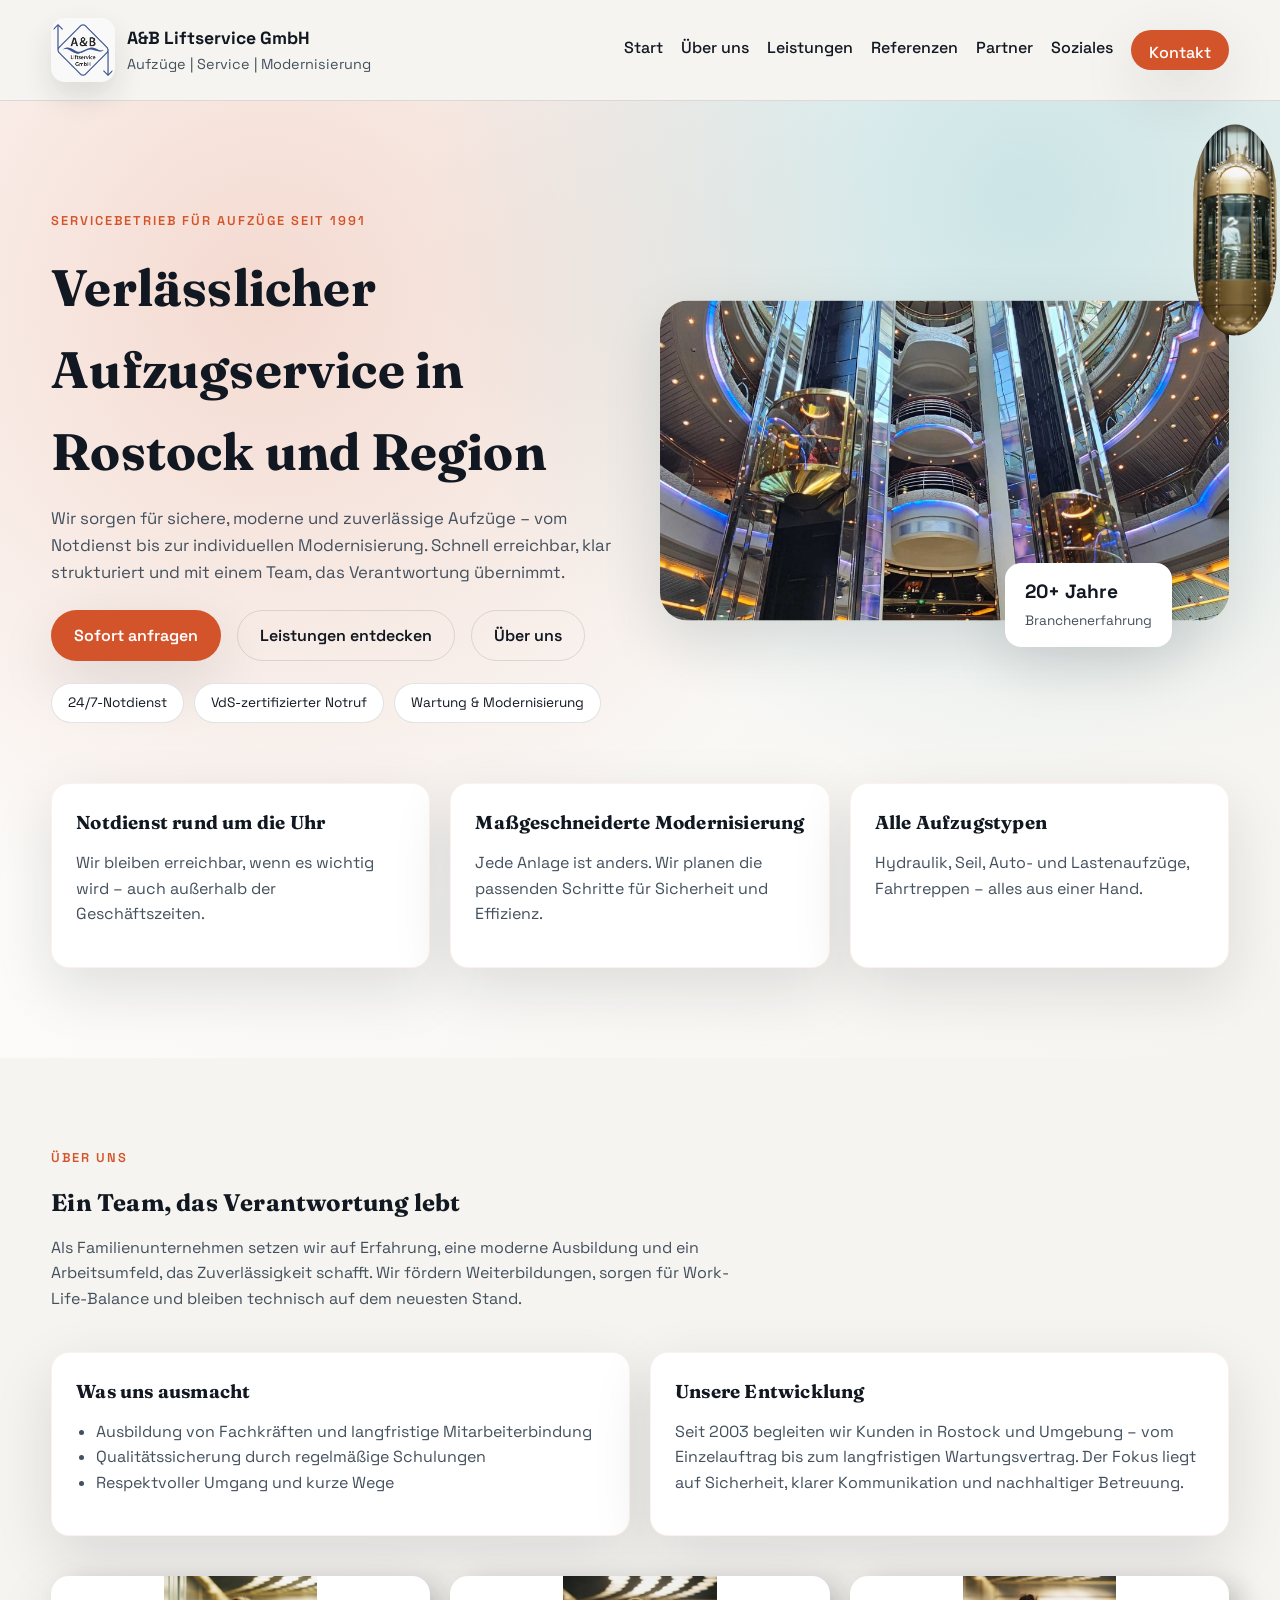
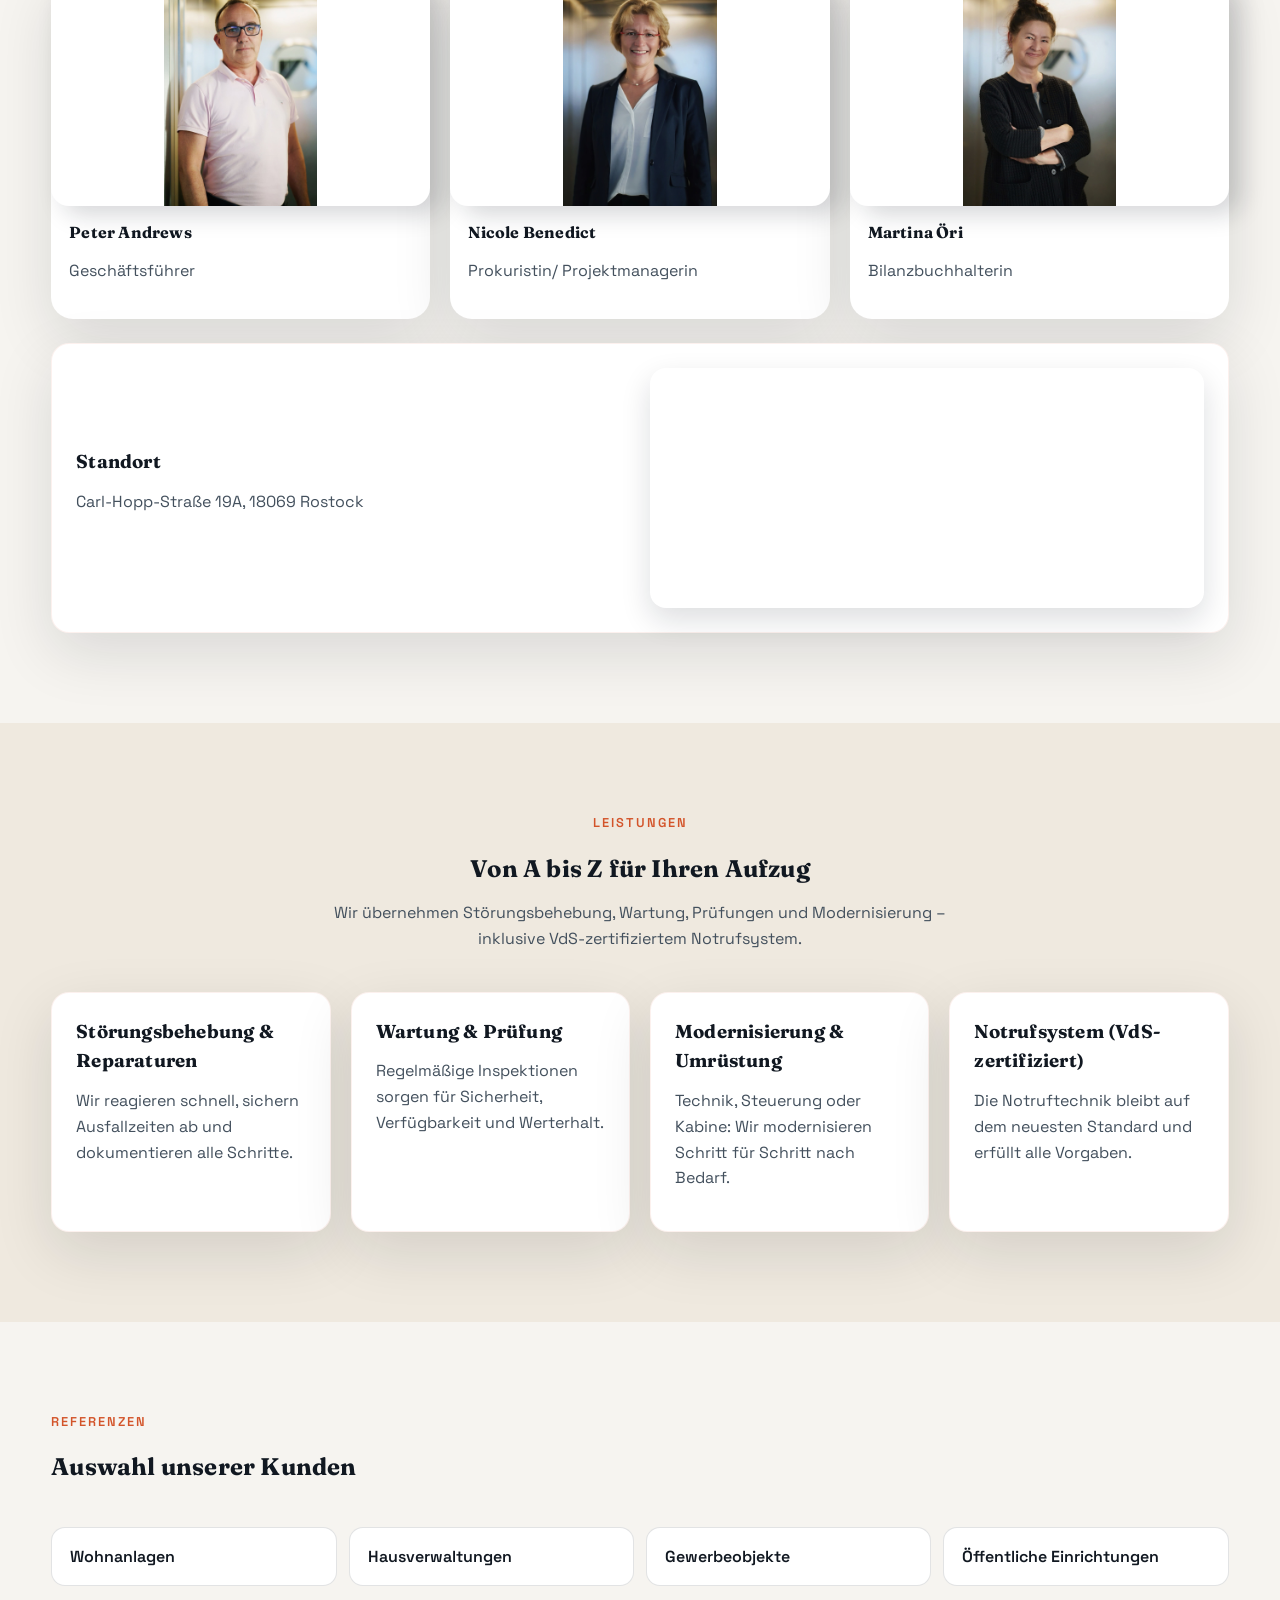
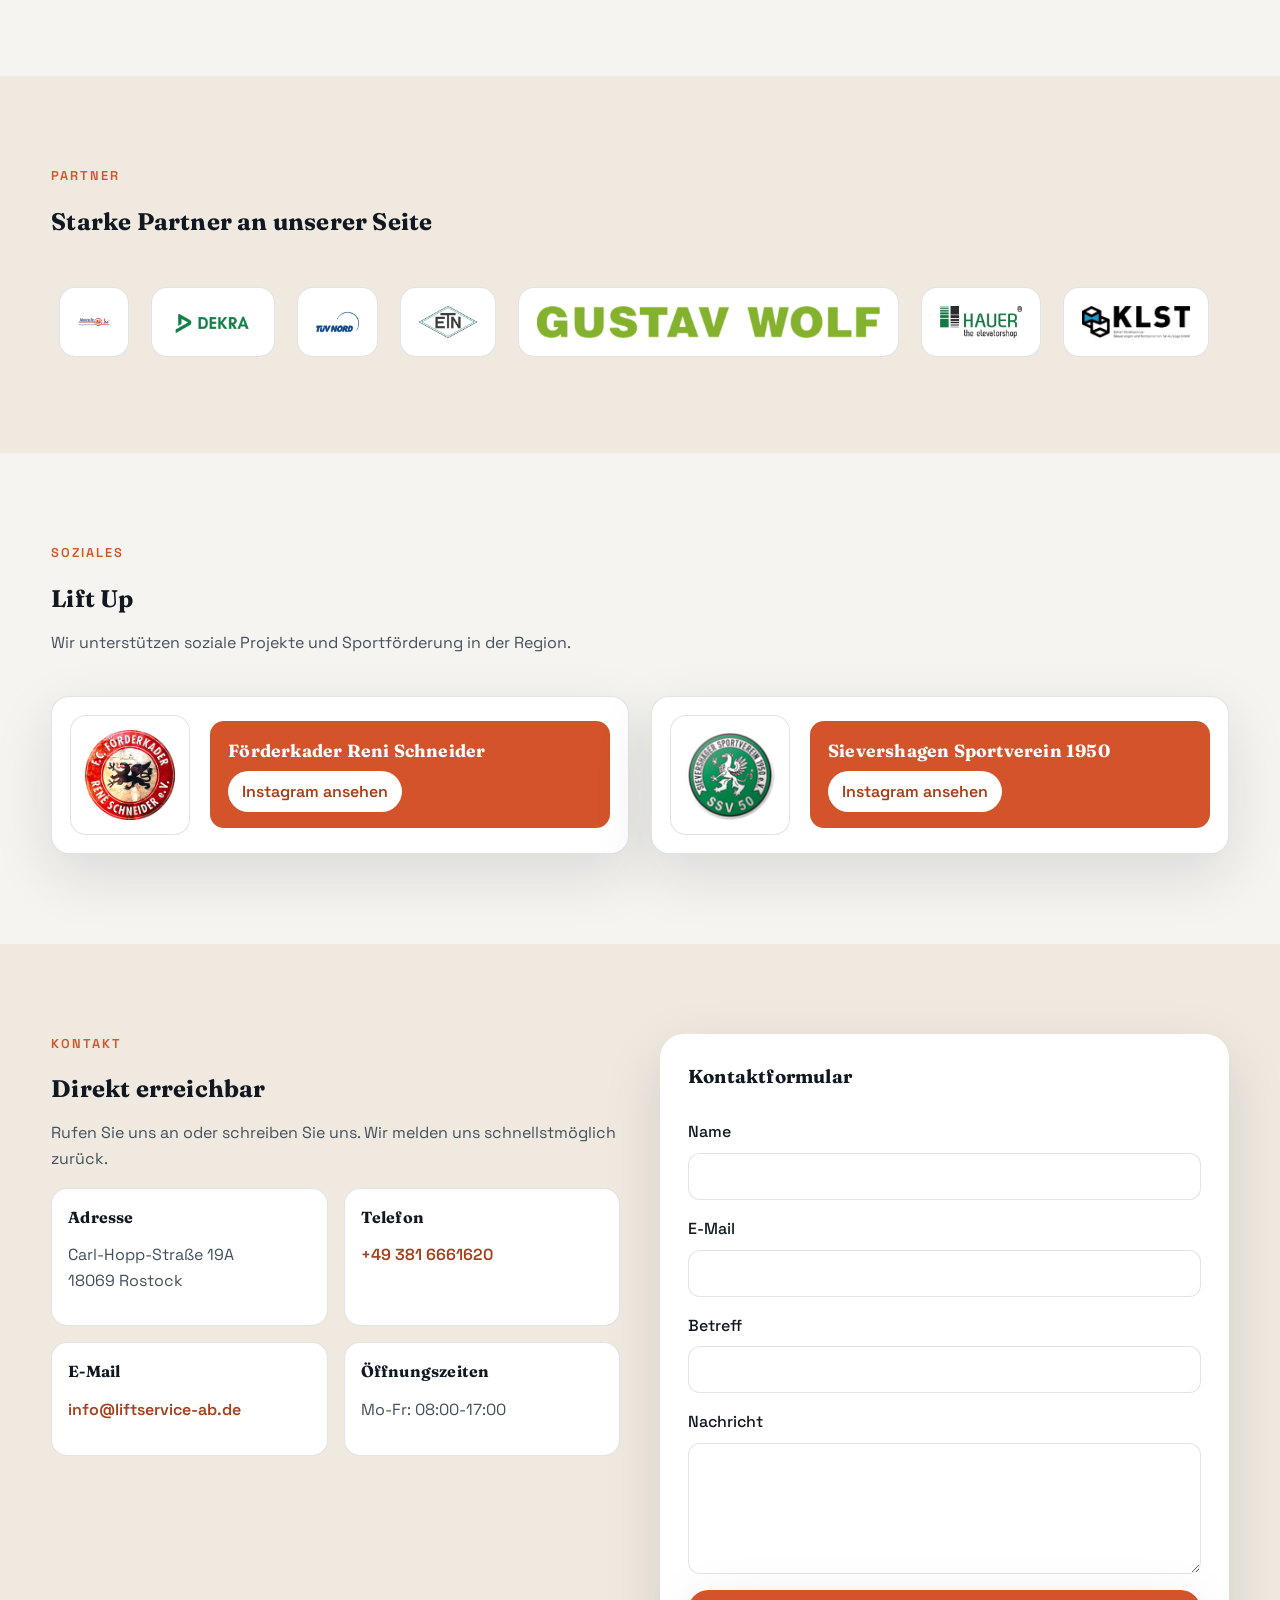
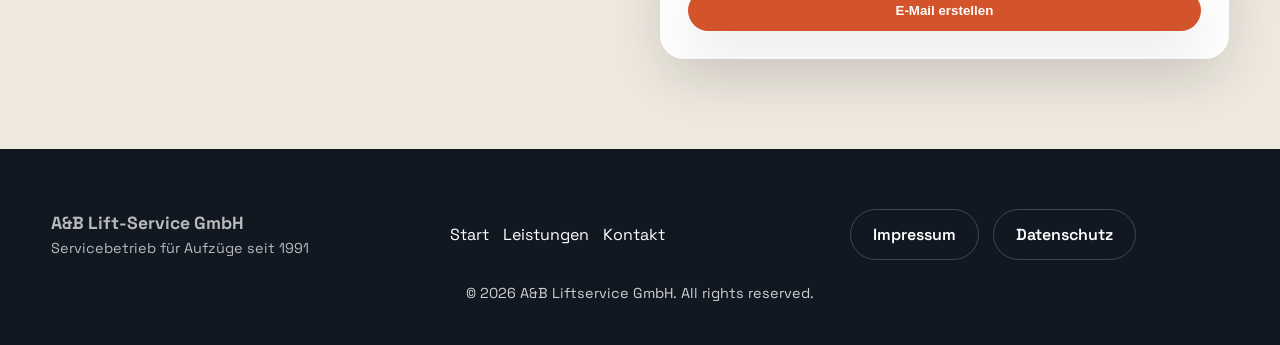
==== index.html @ 349d152e "Webseite aktualisiert" ====
<!DOCTYPE html>
<html lang="de">

<head>
  <meta charset="UTF-8" />
  <meta name="viewport" content="width=device-width, initial-scale=1" />
  <title>AB Liftservice GmbH – Aufzüge, Service & Modernisierung</title>
  <meta name="description"
    content="AB Liftservice GmbH: Aufzugservice seit 2003. Notdienst 24/7, Wartungen, Prüfungen, Modernisierungen und Reparaturen." />
  <link rel="preconnect" href="https://fonts.googleapis.com" />
  <link rel="preconnect" href="https://fonts.gstatic.com" crossorigin />
  <link
    href="https://fonts.googleapis.com/css2?family=Fraunces:opsz,wght@9..144,400;9..144,600&family=Space+Grotesk:wght@400;500;600;700&display=swap"
    rel="stylesheet" />
  <link rel="stylesheet" href="styles.css" />
</head>

<body>
  <a class="skip-link" href="#main">Zum Inhalt springen</a>
  <div class="scroll-elevator" aria-hidden="true">
    <div class="elevator-frame">
      <img class="elevator-frame-img" src="aufzugbilder%20/frame_000_delay-0.042s.jpg" alt="" />
    </div>
  </div>

  <header class="site-header">
    <div class="container header-inner">
      <div class="brand">
        <img src="pictures/logo-ab-liftservice.jpg" alt="AB Liftservice GmbH Logo" />
        <div>
          <p class="brand-title">A&B Liftservice GmbH</p>
          <p class="brand-sub">Aufzüge | Service | Modernisierung</p>
        </div>
      </div>
      <nav class="main-nav">
        <button class="nav-toggle" aria-expanded="false" aria-controls="nav-links">Menü</button>
        <div id="nav-links" class="nav-links">
          <a href="#start">Start</a>
          <a href="#ueber">Über uns</a>
          <a href="#leistungen">Leistungen</a>
          <a href="#referenzen">Referenzen</a>
          <a href="#partner">Partner</a>
          <a href="#sozial">Soziales</a>
          <a class="nav-cta" href="#kontakt">Kontakt</a>
        </div>
      </nav>
    </div>
  </header>

  <main id="main">
    <section id="start" class="hero section">
      <div class="hero-bg"></div>
      <div class="container hero-grid">
        <div class="hero-copy" data-reveal>
          <p class="eyebrow">Servicebetrieb für Aufzüge seit 1991</p>
          <h1>Verlässlicher Aufzugservice in Rostock und Region</h1>
          <p class="lead">
            Wir sorgen für sichere, moderne und zuverlässige Aufzüge – vom Notdienst
            bis zur individuellen Modernisierung. Schnell erreichbar, klar strukturiert
            und mit einem Team, das Verantwortung übernimmt.
          </p>
          <div class="hero-actions">
            <a class="btn primary" href="#kontakt">Sofort anfragen</a>
            <a class="btn ghost" href="#leistungen">Leistungen entdecken</a>
            <a class="btn ghost" href="#ueber">Über uns</a>
          </div>
          <div class="hero-pills" data-reveal>
            <span>24/7-Notdienst</span>
            <span>VdS-zertifizierter Notruf</span>
            <span>Wartung & Modernisierung</span>
          </div>
        </div>
        <div class="hero-visual" data-reveal>
          <img src="pictures/hero-background.jpg" alt="Hintergrundmotiv" />
          <div class="hero-stat">
            <p>20+ Jahre</p>
            <span>Branchenerfahrung</span>
          </div>
        </div>
      </div>
      <div class="container hero-cards" data-reveal>
        <article class="info-card">
          <h3>Notdienst rund um die Uhr</h3>
          <p>Wir bleiben erreichbar, wenn es wichtig wird – auch außerhalb der Geschäftszeiten.</p>
        </article>
        <article class="info-card">
          <h3>Maßgeschneiderte Modernisierung</h3>
          <p>Jede Anlage ist anders. Wir planen die passenden Schritte für Sicherheit und Effizienz.</p>
        </article>
        <article class="info-card">
          <h3>Alle Aufzugstypen</h3>
          <p>Hydraulik, Seil, Auto- und Lastenaufzüge, Fahrtreppen – alles aus einer Hand.</p>
        </article>
      </div>
    </section>

    <section id="ueber" class="section">
      <div class="container">
        <div class="section-heading" data-reveal>
          <p class="eyebrow">Über uns</p>
          <h2>Ein Team, das Verantwortung lebt</h2>
          <p>
            Als Familienunternehmen setzen wir auf Erfahrung, eine moderne Ausbildung und ein
            Arbeitsumfeld, das Zuverlässigkeit schafft. Wir fördern Weiterbildungen, sorgen für
            Work-Life-Balance und bleiben technisch auf dem neuesten Stand.
          </p>
        </div>
        <div class="about-grid" data-reveal>
          <div class="about-card">
            <h3>Was uns ausmacht</h3>
            <ul>
              <li>Ausbildung von Fachkräften und langfristige Mitarbeiterbindung</li>
              <li>Qualitätssicherung durch regelmäßige Schulungen</li>
              <li>Respektvoller Umgang und kurze Wege</li>
            </ul>
          </div>
          <div class="about-card">
            <h3>Unsere Entwicklung</h3>
            <p>
              Seit 2003 begleiten wir Kunden in Rostock und Umgebung – vom Einzelauftrag bis
              zum langfristigen Wartungsvertrag. Der Fokus liegt auf Sicherheit, klarer Kommunikation
              und nachhaltiger Betreuung.
            </p>
          </div>
        </div>

        <div id="team" class="team-grid" data-reveal>
          <article class="team-card">
            <img src="pictures/team-peter.jpg" alt="Peter Andrews" />
            <div>
              <h4>Peter Andrews</h4>
              <p>Geschäftsführer</p>
            </div>
          </article>
          <article class="team-card">
            <img src="pictures/team-nicole.jpg" alt="Nicole Benedict" />
            <div>
              <h4>Nicole Benedict</h4>
              <p>Prokuristin/ Projektmanagerin</p>
            </div>
          </article>
          <article class="team-card">
            <img src="pictures/team-martina.jpg" alt="Martina Öri" />
            <div>
              <h4>Martina Öri</h4>
              <p>Bilanzbuchhalterin</p>
            </div>
          </article>
        </div>

        <div class="about-map" data-reveal>
          <div>
            <h3>Standort</h3>
            <p>Carl-Hopp-Straße 19A, 18069 Rostock</p>
          </div>
          <iframe title="Standort AB Liftservice GmbH" loading="lazy" referrerpolicy="no-referrer-when-downgrade"
            src="https://www.google.com/maps?q=Carl-Hopp-Stra%C3%9Fe%2019A%2018069%20Rostock&output=embed"
            allowfullscreen>
          </iframe>
        </div>
      </div>
    </section>

    <section id="leistungen" class="section section-contrast">
      <div class="container">
        <div class="section-heading center" data-reveal>
          <p class="eyebrow">Leistungen</p>
          <h2>Von A bis Z für Ihren Aufzug</h2>
          <p>
            Wir übernehmen Störungsbehebung, Wartung, Prüfungen und Modernisierung –
            inklusive VdS-zertifiziertem Notrufsystem.
          </p>
        </div>
        <div class="service-grid" data-reveal>
          <article class="service-card">
            <h3>Störungsbehebung & Reparaturen</h3>
            <p>Wir reagieren schnell, sichern Ausfallzeiten ab und dokumentieren alle Schritte.</p>
          </article>
          <article class="service-card">
            <h3>Wartung & Prüfung</h3>
            <p>Regelmäßige Inspektionen sorgen für Sicherheit, Verfügbarkeit und Werterhalt.</p>
          </article>
          <article class="service-card">
            <h3>Modernisierung & Umrüstung</h3>
            <p>Technik, Steuerung oder Kabine: Wir modernisieren Schritt für Schritt nach Bedarf.</p>
          </article>
          <article class="service-card">
            <h3>Notrufsystem (VdS-zertifiziert)</h3>
            <p>Die Notruftechnik bleibt auf dem neuesten Standard und erfüllt alle Vorgaben.</p>
          </article>
        </div>
      </div>
    </section>

    <section id="referenzen" class="section">
      <div class="container">
        <div class="section-heading" data-reveal>
          <p class="eyebrow">Referenzen</p>
          <h2>Auswahl unserer Kunden</h2>
        </div>
        <div class="reference-grid" data-reveal>
          <span>Wohnanlagen</span>
          <span>Hausverwaltungen</span>
          <span>Gewerbeobjekte</span>
          <span>Öffentliche Einrichtungen</span>
        </div>
      </div>
    </section>

    <section id="partner" class="section section-contrast">
      <div class="container">
        <div class="section-heading" data-reveal>
          <p class="eyebrow">Partner</p>
          <h2>Starke Partner an unserer Seite</h2>
        </div>
        <div class="partner-marquee" data-reveal aria-label="Partner Logos">
          <div class="partner-track">
            <div class="partner-set">
              <img src="pictures/partners/partner-1.png" alt="Partner Logo 1" />
              <img src="pictures/partners/partner-2.jpeg" alt="Partner Logo 2" />
              <img src="pictures/partners/partner-3.png" alt="Partner Logo 3" />
              <img src="pictures/partners/partner-4.png" alt="Partner Logo 4" />
              <img src="pictures/partners/partner-5.png" alt="Partner Logo 5" />
              <img src="pictures/partners/partner-6.png" alt="Partner Logo 6" />
              <img src="pictures/partners/partner-7.png" alt="Partner Logo 7" />
              <img src="pictures/partners/partner-8.png" alt="Partner Logo 8" />
            </div>
            <div class="partner-set" aria-hidden="true">
              <img src="pictures/partners/partner-1.png" alt="" />
              <img src="pictures/partners/partner-2.jpeg" alt="" />
              <img src="pictures/partners/partner-3.png" alt="" />
              <img src="pictures/partners/partner-4.png" alt="" />
              <img src="pictures/partners/partner-5.png" alt="" />
              <img src="pictures/partners/partner-6.png" alt="" />
              <img src="pictures/partners/partner-7.png" alt="" />
              <img src="pictures/partners/partner-8.png" alt="" />
            </div>
          </div>
        </div>
      </div>
    </section>

    <section id="sozial" class="section">
      <div class="container">
        <div class="section-heading" data-reveal>
          <p class="eyebrow">Soziales</p>
          <h2>Lift Up</h2>
          <p>
            Wir unterstützen soziale Projekte und Sportförderung in der Region.
          </p>
        </div>
        <div class="social-grid" data-reveal>
          <article class="social-card">
            <img src="pictures/social-foerderkader.png" alt="Förderkader Reni Schneider" />
            <div class="social-info">
              <h3>Förderkader Reni Schneider</h3>
              <a class="social-link" href="https://www.instagram.com/fc_foerderkader/" target="_blank"
                rel="noreferrer">Instagram ansehen</a>
            </div>
          </article>
          <article class="social-card">
            <img src="pictures/social-ssv50.png" alt="Sievershagen Sportverein 1950" />
            <div class="social-info">
              <h3>Sievershagen Sportverein 1950</h3>
              <a class="social-link" href="https://www.instagram.com/sv_sievershagen/" target="_blank"
                rel="noreferrer">Instagram ansehen</a>
            </div>
          </article>
        </div>
      </div>
    </section>

    <section id="kontakt" class="section section-contrast">
      <div class="container contact-grid">
        <div data-reveal>
          <p class="eyebrow">Kontakt</p>
          <h2>Direkt erreichbar</h2>
          <p>Rufen Sie uns an oder schreiben Sie uns. Wir melden uns schnellstmöglich zurück.</p>

          <div class="contact-cards">
            <div>
              <h4>Adresse</h4>
              <p>Carl-Hopp-Straße 19A<br />18069 Rostock</p>
            </div>
            <div>
              <h4>Telefon</h4>
              <p><a href="tel:+4951151590490">+49 381 6661620</a></p>
            </div>
            <div>
              <h4>E-Mail</h4>
              <p><a href="mailto:info@liftservice-ab.de">info@liftservice-ab.de</a></p>
            </div>
            <div>
              <h4>Öffnungszeiten</h4>
              <p>Mo-Fr: 08:00-17:00</p>
            </div>
          </div>
        </div>

        <form id="contact-form" class="contact-form" data-reveal>
          <h3>Kontaktformular</h3>
          <label>
            Name
            <input type="text" name="name" required />
          </label>
          <label>
            E-Mail
            <input type="email" name="email" required />
          </label>
          <label>
            Betreff
            <input type="text" name="subject" required />
          </label>
          <label>
            Nachricht
            <textarea name="message" rows="5" required></textarea>
          </label>
          <button class="btn primary" type="submit">E-Mail erstellen</button>
        </form>
      </div>
    </section>
  </main>

  <footer class="site-footer">
    <div class="container footer-inner">
      <div>
        <p class="brand-title">A&B Lift-Service GmbH</p>
        <p class="brand-sub">Servicebetrieb für Aufzüge seit 1991</p>
      </div>
      <div class="footer-links">
        <a href="#start">Start</a>
        <a href="#leistungen">Leistungen</a>
        <a href="#kontakt">Kontakt</a>
      </div>
      <div class="footer-legal">
        <a class="btn ghost" href="impressum.html">Impressum</a>
        <a class="btn ghost" href="datenschutz.html">Datenschutz</a>
      </div>
    </div>
    <div class="container footer-meta">
      © 2026 A&amp;B Liftservice GmbH. All rights reserved.
    </div>
  </footer>

  <script src="script.js"></script>
</body>

</html>
---- styles.css ----
:root {
  --bg: #f6f4f0;
  --bg-strong: #111821;
  --bg-soft: #efe9df;
  --card: #ffffff;
  --accent: #d3542a;
  --accent-dark: #a63f1c;
  --ink: #111821;
  --ink-soft: #43505d;
  --stroke: rgba(17, 24, 33, 0.12);
  --shadow: 0 20px 60px rgba(17, 24, 33, 0.12);
  --radius: 18px;
}

*,
*::before,
*::after {
  box-sizing: border-box;
}

body {
  margin: 0;
  font-family: "Space Grotesk", sans-serif;
  background: var(--bg);
  color: var(--ink);
  line-height: 1.6;
}

.scroll-elevator {
  position: fixed;
  right: -20px;
  top: 0;
  width: 130px;
  height: 220px;
  opacity: 1;
  z-index: 5;
  pointer-events: auto;
  transform: translateY(120px);
  transition: opacity 0.3s ease;
  overflow: visible;
  isolation: isolate;
  cursor: grab;
  touch-action: none;
}

.scroll-elevator.is-grabbing {
  cursor: grabbing;
}

.elevator-frame {
  position: relative;
  width: 100%;
  height: 100%;
  overflow: visible;
  background: transparent;
  filter: none;
}

.elevator-frame-img {
  display: block;
  width: 100%;
  height: 100%;
  object-fit: cover;
  clip-path: inset(2% 18% 2% 18% round 48% 48% 48% 48%);
}

.elevator-car {
  position: relative;
  width: 100%;
  height: 100%;
  border-radius: 26px 26px 18px 18px;
  border: 2px solid rgba(83, 62, 20, 0.45);
  background:
    radial-gradient(circle at 50% 12%, rgba(255, 240, 208, 0.9), rgba(214, 176, 96, 0.35) 55%, transparent 58%),
    linear-gradient(180deg, rgba(246, 221, 169, 0.98), rgba(201, 155, 68, 0.9) 55%, rgba(174, 118, 40, 0.88));
  box-shadow:
    0 14px 30px rgba(17, 24, 33, 0.18),
    inset 0 0 0 2px rgba(255, 244, 214, 0.35),
    inset 0 -12px 18px rgba(92, 62, 18, 0.35);
  overflow: hidden;
  z-index: 2;
}

.elevator-car::before {
  content: "";
  position: absolute;
  left: 10px;
  right: 10px;
  top: 6px;
  height: 10px;
  border-radius: 10px;
  background:
    linear-gradient(90deg, rgba(255, 255, 255, 0.5), rgba(180, 140, 60, 0.7) 40%, rgba(80, 50, 10, 0.5));
  box-shadow: inset 0 0 6px rgba(0, 0, 0, 0.25);
  opacity: 0.6;
}

.elevator-car::after {
  content: "";
  position: absolute;
  left: 8px;
  right: 8px;
  bottom: 6px;
  height: 12px;
  border-radius: 10px;
  background:
    linear-gradient(90deg, rgba(120, 85, 28, 0.9), rgba(255, 225, 170, 0.75), rgba(120, 85, 28, 0.9));
  box-shadow: inset 0 -2px 6px rgba(0, 0, 0, 0.25);
  opacity: 0.8;
}

.elevator-trim {
  position: absolute;
  left: 6px;
  right: 6px;
  top: 10px;
  bottom: 10px;
  border-radius: 24px 24px 16px 16px;
  border: 1px solid rgba(255, 232, 170, 0.7);
  box-shadow:
    inset 0 0 10px rgba(92, 62, 18, 0.25),
    inset 0 0 0 1px rgba(117, 82, 28, 0.4),
    inset 0 2px 6px rgba(255, 255, 255, 0.45);
  pointer-events: none;
}

.elevator-rivets {
  position: absolute;
  inset: 6px 6px 6px 6px;
  border-radius: 24px 24px 16px 16px;
  background:
    radial-gradient(circle, rgba(255, 248, 222, 0.9) 0 2px, transparent 3px) left 8px top 10px / 12px 12px repeat-y,
    radial-gradient(circle, rgba(255, 248, 222, 0.9) 0 2px, transparent 3px) right 8px top 10px / 12px 12px repeat-y;
  opacity: 0.85;
  pointer-events: none;
}

.elevator-light {
  position: absolute;
  inset: 10px 14px 20px;
  background: radial-gradient(circle at 50% 30%, rgba(98, 175, 255, 0.85), rgba(35, 97, 190, 0.35) 55%, transparent 75%);
  opacity: 0;
  transition: opacity 0.6s ease;
  filter: drop-shadow(0 0 12px rgba(70, 140, 255, 0.4));
  z-index: 1;
}

.elevator-indicator {
  position: absolute;
  top: 14px;
  left: 18px;
  display: inline-flex;
  align-items: center;
  gap: 6px;
  padding: 4px 8px;
  border-radius: 10px;
  background: rgba(18, 24, 32, 0.85);
  box-shadow: inset 0 0 6px rgba(0, 0, 0, 0.4);
  font-size: 0.55rem;
  font-weight: 600;
  letter-spacing: 0.6px;
  color: #d6ebff;
  text-transform: uppercase;
  z-index: 4;
}

.elevator-indicator .indicator-arrow {
  color: #9ad0ff;
  font-size: 0.6rem;
}

.elevator-door {
  position: absolute;
  top: 14px;
  bottom: 14px;
  width: 50%;
  background:
    linear-gradient(90deg, rgba(255, 255, 255, 0.4), transparent 45%, rgba(60, 40, 10, 0.2)),
    linear-gradient(180deg, rgba(255, 240, 208, 0.98), rgba(178, 128, 44, 0.98));
  border: 1px solid rgba(99, 72, 20, 0.35);
  box-shadow: inset 0 0 12px rgba(0, 0, 0, 0.18);
  transition: transform 0.8s ease;
  z-index: 2;
}

.door-left {
  left: 0;
  border-right: 0;
}

.door-right {
  right: 0;
  border-left: 0;
}

.elevator-window {
  position: absolute;
  left: 16px;
  right: 16px;
  top: 18px;
  bottom: 18px;
  border-radius: 14px;
  border: 1px solid rgba(17, 24, 33, 0.2);
  background:
    linear-gradient(120deg, rgba(255, 255, 255, 0.22), rgba(255, 255, 255, 0.02) 45%, rgba(0, 0, 0, 0.15)),
    rgba(18, 22, 30, 0.25);
  backdrop-filter: blur(1px);
  opacity: 0.55;
  z-index: 3;
}

.elevator-window::before {
  content: "";
  position: absolute;
  inset: 10px 8px auto 8px;
  height: 26px;
  border-radius: 12px;
  background: linear-gradient(90deg, transparent, rgba(255, 255, 255, 0.35), transparent);
  opacity: 0.7;
}

.elevator-panel {
  position: absolute;
  right: 18px;
  top: 72px;
  width: 10px;
  height: 50px;
  border-radius: 8px;
  background:
    linear-gradient(180deg, rgba(255, 255, 255, 0.6), rgba(60, 40, 10, 0.35));
  box-shadow:
    inset 0 0 4px rgba(0, 0, 0, 0.3),
    0 0 8px rgba(0, 0, 0, 0.2);
  opacity: 0.7;
  z-index: 4;
}

.elevator-text {
  position: absolute;
  left: 10px;
  right: 10px;
  bottom: 22px;
  text-align: center;
  font-family: "Fraunces", serif;
  font-size: 0.7rem;
  letter-spacing: 0.6px;
  color: rgba(10, 16, 22, 0.95);
  opacity: 0;
  transform: translateY(8px);
  text-shadow:
    0 2px 6px rgba(10, 16, 22, 0.45),
    0 6px 14px rgba(30, 60, 120, 0.35);
  transition: opacity 0.8s ease, transform 0.8s ease;
  z-index: 5;
}

.scroll-elevator.is-idle .door-left {
  transform: translateX(-55%);
}

.scroll-elevator.is-idle .door-right {
  transform: translateX(55%);
}

.scroll-elevator.is-idle .elevator-light {
  opacity: 0.8;
}

.scroll-elevator.is-idle .elevator-text {
  opacity: 0.95;
  transform: translateY(0);
}

@media (max-width: 720px) {
  .scroll-elevator {
    right: -12px;
    width: 100px;
    height: 180px;
    opacity: 1;
  }
}

img {
  max-width: 100%;
  display: block;
}

a {
  color: inherit;
  text-decoration: none;
}

h1,
h2,
h3,
h4 {
  font-family: "Fraunces", serif;
  letter-spacing: 0.2px;
  margin: 0 0 12px;
}

p {
  margin: 0 0 16px;
  color: var(--ink-soft);
}

ul {
  margin: 0;
  padding-left: 20px;
  color: var(--ink-soft);
}

.container {
  width: min(1240px, 92vw);
  margin: 0 auto;
}

.section {
  padding: 90px 0;
  position: relative;
}

.section-contrast {
  background: var(--bg-soft);
}

.skip-link {
  position: absolute;
  left: -999px;
  top: 16px;
  background: var(--accent);
  color: #fff;
  padding: 10px 16px;
  border-radius: 999px;
  z-index: 99;
}

.skip-link:focus {
  left: 16px;
}

.site-header {
  position: sticky;
  top: 0;
  z-index: 10;
  background: rgba(246, 244, 240, 0.92);
  backdrop-filter: blur(12px);
  border-bottom: 1px solid var(--stroke);
}

.header-inner {
  display: flex;
  align-items: center;
  justify-content: space-between;
  padding: 18px 0;
  gap: 20px;
}

.brand {
  display: flex;
  align-items: center;
  gap: 12px;
}

.brand img {
  width: 64px;
  height: 64px;
  border-radius: 14px;
  object-fit: contain;
  box-shadow: 0 14px 30px rgba(17, 24, 33, 0.12);
  background: #fff;
  padding: 2px;
  filter: saturate(0.85) contrast(0.95);
}

.brand-title {
  font-weight: 700;
  font-size: 1.1rem;
  color: var(--ink);
  margin: 0;
}

.brand-sub {
  font-size: 0.9rem;
  color: var(--ink-soft);
  margin: 0;
}

.main-nav {
  display: flex;
  align-items: center;
  gap: 12px;
}

.nav-toggle {
  display: none;
  padding: 10px 16px;
  border-radius: 999px;
  border: 1px solid var(--stroke);
  background: #fff;
  font-weight: 600;
  cursor: pointer;
}

.nav-links {
  display: flex;
  gap: 18px;
  align-items: center;
  font-weight: 500;
}

.nav-links a {
  position: relative;
  padding-bottom: 4px;
}

.nav-links a::after {
  content: "";
  position: absolute;
  left: 0;
  bottom: 0;
  width: 0;
  height: 2px;
  background: var(--accent);
  transition: width 0.3s ease;
}

.nav-links a:hover::after {
  width: 100%;
}

.nav-cta {
  background: var(--accent);
  color: #fff;
  padding: 10px 18px;
  border-radius: 999px;
  box-shadow: var(--shadow);
}

.hero {
  padding-top: 110px;
  overflow: visible;
}

.hero-bg {
  position: absolute;
  inset: 0;
  background: radial-gradient(circle at 20% 20%, rgba(211, 84, 42, 0.2), transparent 50%),
    radial-gradient(circle at 80% 10%, rgba(20, 150, 170, 0.2), transparent 45%),
    linear-gradient(120deg, rgba(255, 255, 255, 0.85), rgba(246, 244, 240, 0.8));
  z-index: 1;
}

.hero-bg::before {
  content: none;
}

.hero-grid {
  position: relative;
  z-index: 2;
  display: grid;
  gap: 40px;
  grid-template-columns: repeat(auto-fit, minmax(280px, 1fr));
  align-items: center;
}

.eyebrow {
  text-transform: uppercase;
  letter-spacing: 2px;
  font-size: 0.8rem;
  font-weight: 600;
  color: var(--accent);
}

.hero h1 {
  font-size: clamp(2.2rem, 4vw, 3.6rem);
  color: var(--ink);
}

.lead {
  font-size: 1.05rem;
}

.hero-actions {
  display: flex;
  gap: 16px;
  flex-wrap: wrap;
  margin-top: 24px;
}

.btn {
  display: inline-flex;
  align-items: center;
  justify-content: center;
  padding: 12px 22px;
  border-radius: 999px;
  border: 1px solid transparent;
  font-weight: 600;
  cursor: pointer;
  transition: transform 0.2s ease, box-shadow 0.2s ease;
}

.btn.primary {
  background: var(--accent);
  color: #fff;
  box-shadow: var(--shadow);
}

.btn.ghost {
  background: transparent;
  border-color: var(--stroke);
  color: var(--ink);
}

.btn:hover {
  transform: translateY(-2px);
}

.hero-pills {
  margin-top: 22px;
  display: flex;
  flex-wrap: wrap;
  gap: 10px;
}

.hero-pills span {
  padding: 8px 16px;
  border-radius: 999px;
  background: #fff;
  border: 1px solid var(--stroke);
  font-size: 0.85rem;
}

.hero-visual {
  position: relative;
  display: grid;
  place-items: center;
}

.hero-visual img {
  border-radius: 28px;
  box-shadow: var(--shadow);
  width: min(620px, 100%);
  max-width: 100%;
  height: auto;
  transform: translate(0, -2%);
}

.hero-stat {
  position: absolute;
  bottom: -20px;
  right: 10%;
  background: #fff;
  border-radius: 16px;
  padding: 14px 20px;
  box-shadow: var(--shadow);
  text-align: left;
}

.hero-stat p {
  margin: 0;
  font-weight: 700;
  color: var(--ink);
  font-size: 1.2rem;
}

.hero-stat span {
  font-size: 0.85rem;
  color: var(--ink-soft);
}

.hero-cards {
  margin-top: 60px;
  display: grid;
  gap: 20px;
  grid-template-columns: repeat(auto-fit, minmax(240px, 1fr));
  position: relative;
  z-index: 2;
}

.info-card,
.about-card,
.service-card {
  background: var(--card);
  border-radius: var(--radius);
  padding: 24px;
  box-shadow: var(--shadow);
  border: 1px solid rgba(211, 84, 42, 0.08);
  transition: transform 0.2s ease, box-shadow 0.2s ease, background 0.2s ease;
}

.info-card:hover,
.about-card:hover,
.service-card:hover {
  transform: scale(1.01);
  background: #ffffff;
  box-shadow:
    0 0 0 1px rgba(255, 255, 255, 0.7),
    0 16px 50px rgba(17, 24, 33, 0.16),
    0 0 24px rgba(255, 255, 255, 0.7);
}

.section-heading {
  max-width: 680px;
  margin-bottom: 40px;
}

.section-heading.center {
  text-align: center;
  margin-left: auto;
  margin-right: auto;
}

.about-grid {
  display: grid;
  gap: 20px;
  grid-template-columns: repeat(auto-fit, minmax(260px, 1fr));
  margin-bottom: 40px;
}

.about-map {
  margin-top: 24px;
  display: grid;
  gap: 20px;
  grid-template-columns: repeat(auto-fit, minmax(260px, 1fr));
  align-items: center;
  background: #fff;
  border-radius: var(--radius);
  padding: 24px;
  box-shadow: var(--shadow);
  border: 1px solid rgba(211, 84, 42, 0.08);
}

.about-map iframe {
  width: 100%;
  min-height: 240px;
  border: 0;
  border-radius: 16px;
  box-shadow: 0 12px 30px rgba(17, 24, 33, 0.14);
}

.team-grid {
  display: grid;
  gap: 20px;
  grid-template-columns: repeat(auto-fit, minmax(220px, 1fr));
}

.team-card {
  background: #fff;
  border-radius: 22px;
  overflow: visible;
  box-shadow: var(--shadow);
  display: grid;
  gap: 14px;
  transition: transform 0.2s ease, box-shadow 0.2s ease, background 0.2s ease;
  cursor: pointer;
  position: relative;
}

.team-card:hover {
  transform: scale(1.01);
  background: #ffffff;
  box-shadow:
    0 0 0 1px rgba(255, 255, 255, 0.7),
    0 16px 50px rgba(17, 24, 33, 0.16),
    0 0 24px rgba(255, 255, 255, 0.7);
}

.team-card img {
  height: 230px;
  object-fit: contain;
  object-position: center 55%;
  justify-self: center;
  width: 100%;
  box-shadow: 12px 8px 24px rgba(17, 24, 33, 0.18);
  background: #fff;
  border-radius: 18px;
  transition: transform 0.25s ease, border-radius 0.25s ease;
  z-index: 2;
}

.team-card.is-zoomed img {
  transform: scale(1.18) translateY(-8px);
  border-radius: 22px;
}

.team-card.is-zoomed {
  z-index: 4;
}

#team {
  scroll-margin-top: 110px;
}

.team-card div {
  padding: 0 18px 20px;
}

.service-grid {
  display: grid;
  gap: 20px;
  grid-template-columns: repeat(auto-fit, minmax(240px, 1fr));
}

.reference-grid {
  display: grid;
  gap: 12px;
  grid-template-columns: repeat(auto-fit, minmax(200px, 1fr));
}

.reference-grid span {
  background: #fff;
  padding: 16px 18px;
  border-radius: 14px;
  border: 1px solid var(--stroke);
  font-weight: 600;
  transition: transform 0.2s ease, box-shadow 0.2s ease, background 0.2s ease;
}

.reference-grid span:hover {
  transform: scale(1.01);
  background: #ffffff;
  box-shadow:
    0 0 0 1px rgba(255, 255, 255, 0.7),
    0 16px 50px rgba(17, 24, 33, 0.16),
    0 0 24px rgba(255, 255, 255, 0.7);
}

.partner-marquee {
  overflow: hidden;
  border-radius: 18px;
}

.partner-track {
  display: flex;
  width: max-content;
  animation: partner-scroll 28s linear infinite;
}

.partner-set {
  display: flex;
  gap: 22px;
  padding: 6px 8px;
  align-items: center;
}

.partner-marquee img,
.social-grid img {
  background: #fff;
  padding: 18px;
  border-radius: 16px;
  border: 1px solid var(--stroke);
  filter: grayscale(20%);
  transition: transform 0.2s ease, filter 0.2s ease;
  height: 70px;
  width: auto;
  flex: 0 0 auto;
}

.partner-marquee img:hover,
.social-grid img:hover {
  transform: translateY(-3px);
  filter: grayscale(0%);
}

@keyframes partner-scroll {
  from {
    transform: translateX(-50%);
  }

  to {
    transform: translateX(0);
  }
}

@media (prefers-reduced-motion: reduce) {
  .partner-track {
    animation: none;
    justify-content: center;
    width: 100%;
    flex-wrap: wrap;
  }
}

.social-grid {
  display: grid;
  gap: 22px;
  grid-template-columns: repeat(auto-fit, minmax(280px, 1fr));
}

.social-card {
  display: flex;
  align-items: center;
  gap: 20px;
  padding: 18px;
  border-radius: var(--radius);
  border: 1px solid var(--stroke);
  background: #fff;
  box-shadow: var(--shadow);
}

.social-card img {
  height: 120px;
  padding: 14px;
  filter: none;
}

.social-info {
  flex: 1;
  background: var(--accent);
  color: #fff;
  border-radius: 14px;
  padding: 16px 18px;
}

.social-info h3 {
  margin: 0 0 6px;
  font-size: 1.1rem;
}

.social-info p {
  margin: 0 0 10px;
  color: rgba(255, 255, 255, 0.85);
}

.social-link {
  display: inline-flex;
  align-items: center;
  gap: 6px;
  padding: 8px 14px;
  border-radius: 999px;
  background: #fff;
  color: var(--accent-dark);
  font-weight: 600;
  text-decoration: none;
  transition: transform 0.2s ease, box-shadow 0.2s ease;
}

.social-link:hover {
  transform: translateY(-2px);
  box-shadow: 0 10px 24px rgba(17, 24, 33, 0.2);
}

@media (max-width: 640px) {
  .social-card {
    flex-direction: column;
    align-items: flex-start;
  }

  .social-card img {
    height: 110px;
  }
}

.contact-grid {
  display: grid;
  gap: 40px;
  grid-template-columns: repeat(auto-fit, minmax(280px, 1fr));
  align-items: start;
}

.contact-cards {
  display: grid;
  gap: 16px;
  grid-template-columns: repeat(auto-fit, minmax(180px, 1fr));
}

.contact-cards div {
  background: #fff;
  border-radius: 16px;
  padding: 16px;
  border: 1px solid var(--stroke);
  transition: transform 0.2s ease, box-shadow 0.2s ease, background 0.2s ease;
}

.contact-cards div:hover {
  transform: scale(1.01);
  background: #ffffff;
  box-shadow:
    0 0 0 1px rgba(255, 255, 255, 0.7),
    0 16px 50px rgba(17, 24, 33, 0.16),
    0 0 24px rgba(255, 255, 255, 0.7);
}

.contact-cards a {
  color: var(--accent-dark);
  font-weight: 600;
}

.contact-form {
  background: #fff;
  border-radius: 24px;
  padding: 28px;
  box-shadow: var(--shadow);
  display: grid;
  gap: 16px;
  transition: transform 0.2s ease, box-shadow 0.2s ease, background 0.2s ease;
}

.contact-form:hover {
  transform: scale(1.01);
  background: #ffffff;
  box-shadow:
    0 0 0 1px rgba(255, 255, 255, 0.7),
    0 16px 50px rgba(17, 24, 33, 0.16),
    0 0 24px rgba(255, 255, 255, 0.7);
}

.contact-form label {
  display: grid;
  gap: 8px;
  font-weight: 500;
}

.contact-form input,
.contact-form textarea {
  border-radius: 12px;
  border: 1px solid var(--stroke);
  padding: 12px;
  font-family: inherit;
  font-size: 1rem;
}

.form-hint {
  font-size: 0.85rem;
  color: var(--ink-soft);
}

.site-footer {
  padding: 60px 0 40px;
  background: var(--bg-strong);
  color: #fff;
}

.site-footer p {
  color: rgba(255, 255, 255, 0.7);
}

.footer-inner {
  display: grid;
  gap: 20px;
  grid-template-columns: repeat(auto-fit, minmax(200px, 1fr));
  align-items: center;
}

.footer-links,
.footer-legal {
  display: flex;
  gap: 14px;
  flex-wrap: wrap;
}

.footer-links a {
  color: #fff;
}

.footer-legal .btn.ghost {
  border-color: rgba(255, 255, 255, 0.2);
  color: #fff;
}

.footer-meta {
  margin-top: 22px;
  font-size: 0.9rem;
  color: #fff;
  opacity: 0.8;
  text-align: center;
}

.legal-section {
  background: #0d131b;
  color: #fff;
  padding: 50px 0;
}

.legal-section p {
  color: rgba(255, 255, 255, 0.7);
}

[data-reveal] {
  opacity: 0;
  transform: translateY(24px);
  transition: opacity 0.6s ease, transform 0.6s ease;
}

[data-reveal].is-visible {
  opacity: 1;
  transform: translateY(0);
}

@media (max-width: 880px) {
  .nav-toggle {
    display: inline-flex;
  }

  .nav-links {
    position: absolute;
    right: 5vw;
    top: 72px;
    background: #fff;
    border-radius: 16px;
    border: 1px solid var(--stroke);
    padding: 18px;
    display: none;
    flex-direction: column;
    gap: 12px;
    box-shadow: var(--shadow);
  }

  .nav-links.is-open {
    display: flex;
  }
}

@media (max-width: 640px) {
  .hero {
    padding-top: 90px;
  }

  .hero-stat {
    position: static;
    margin-top: 12px;
  }

  .hero-actions {
    flex-direction: column;
    align-items: stretch;
  }
}
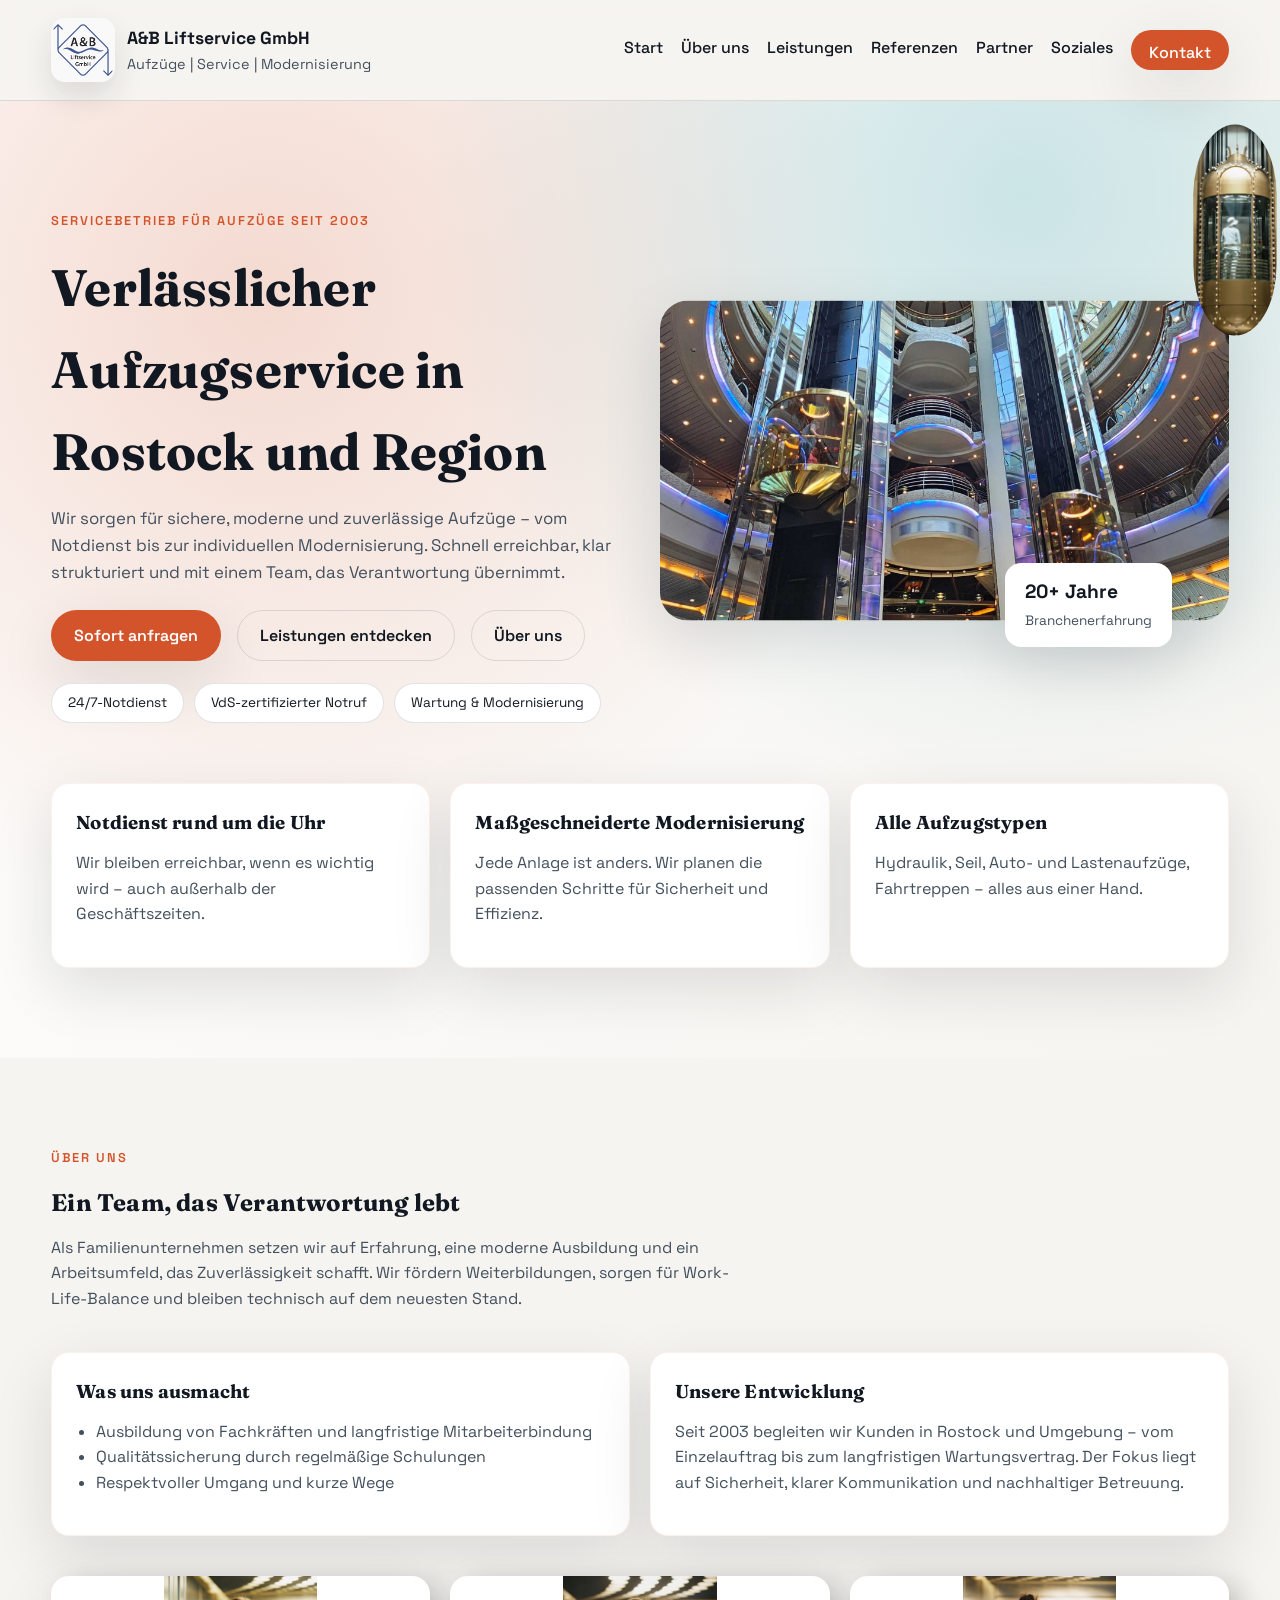
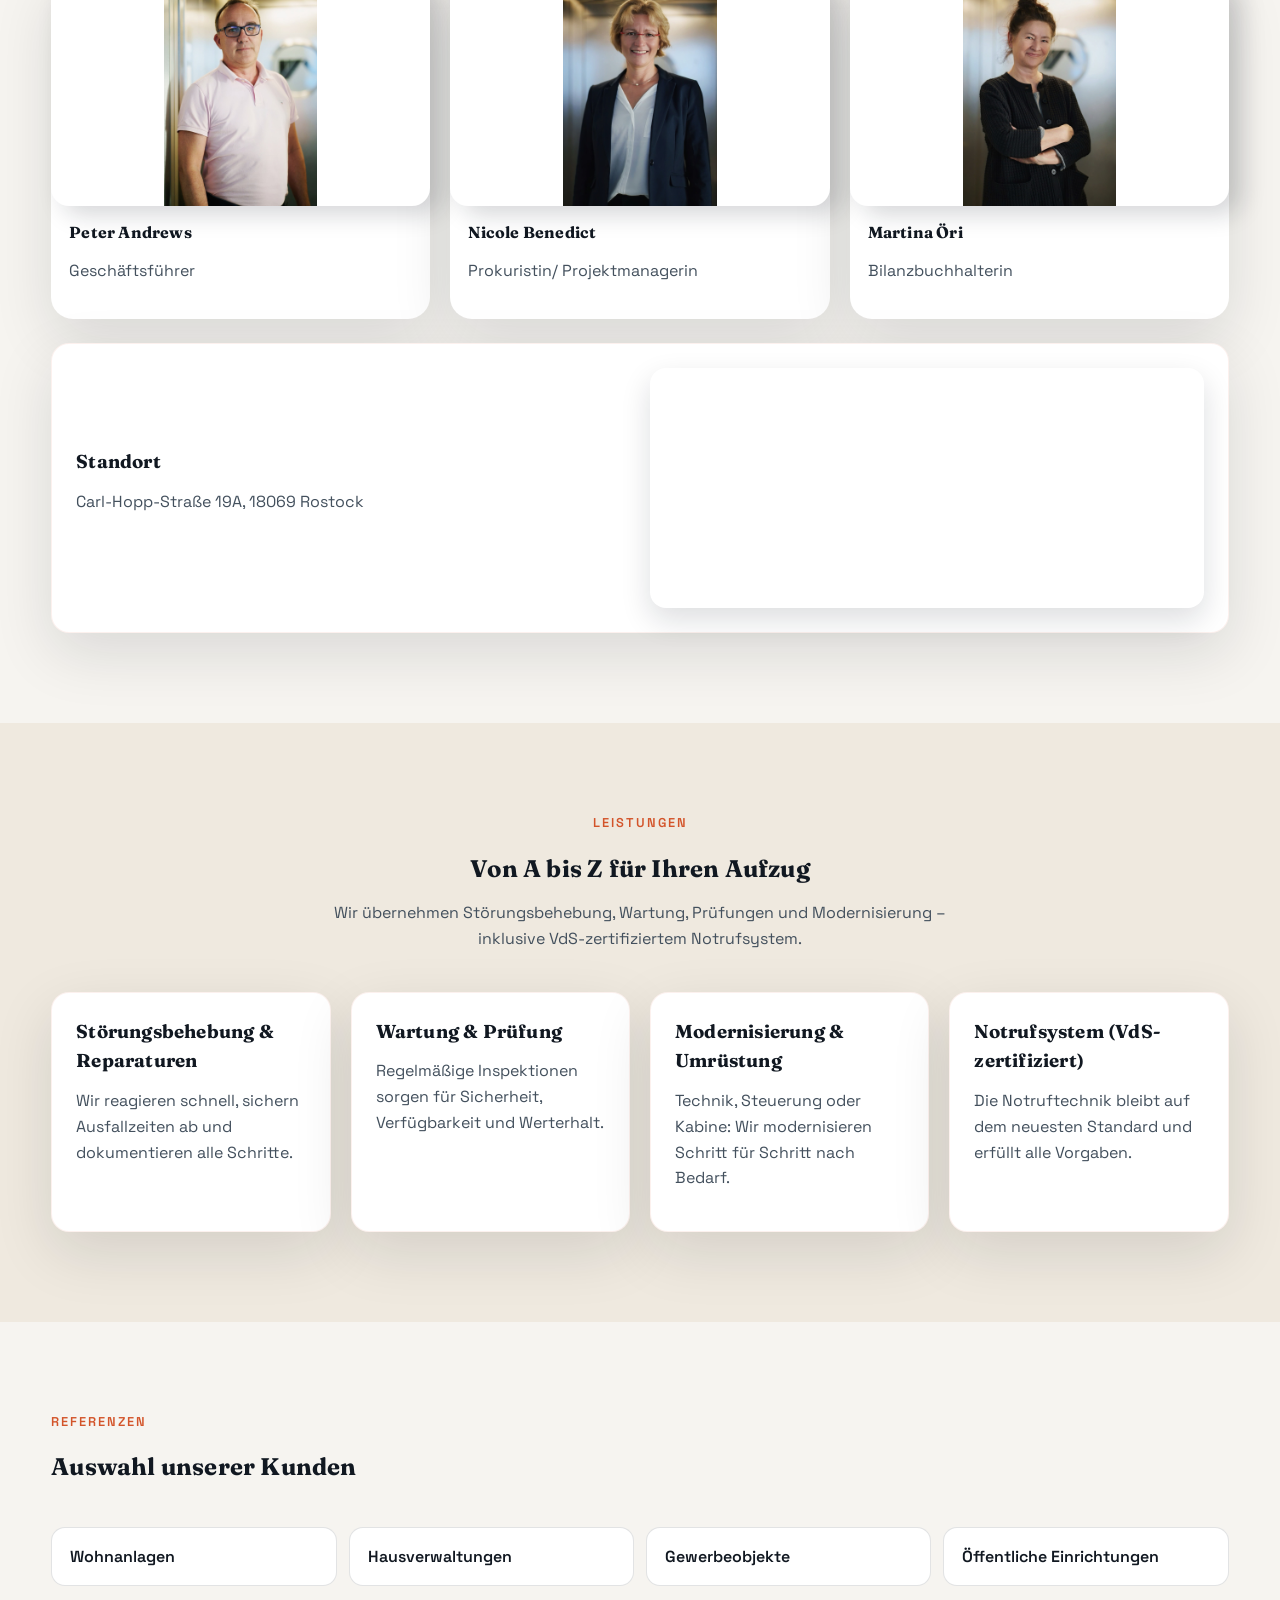
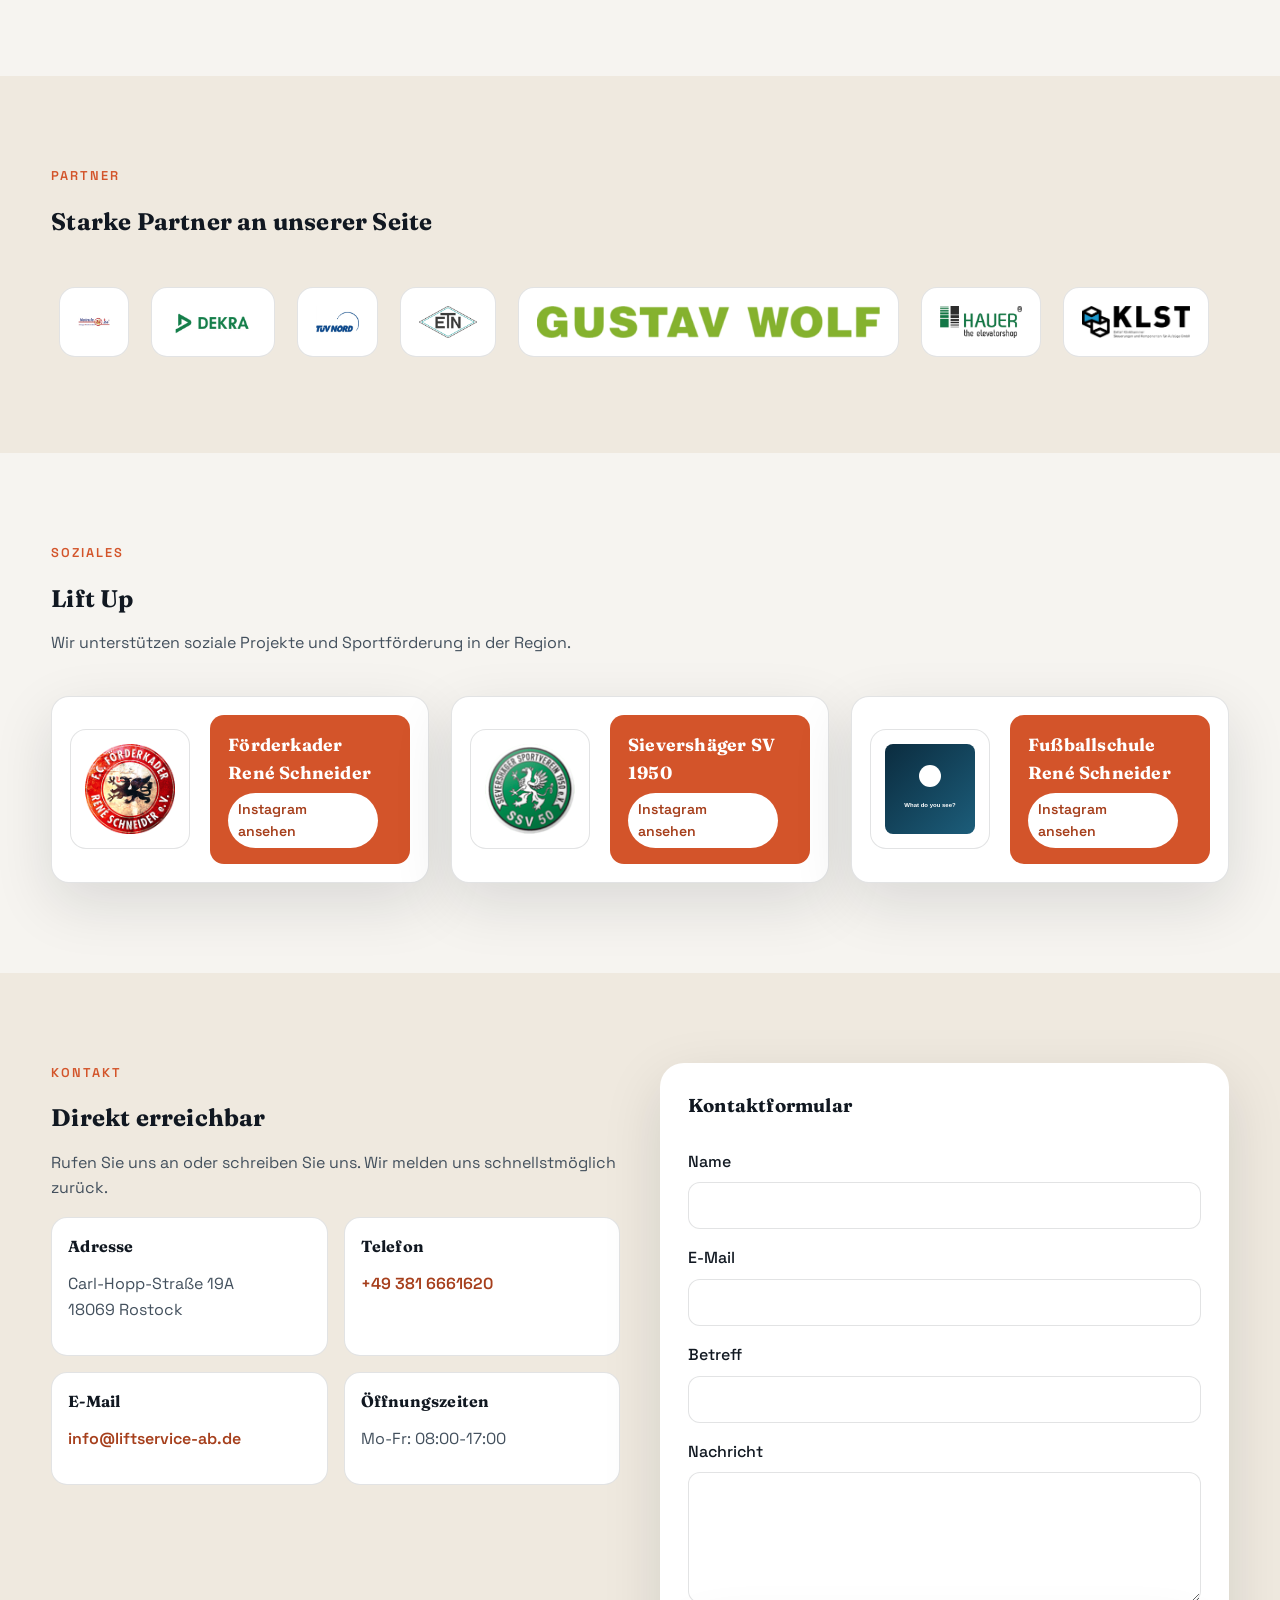
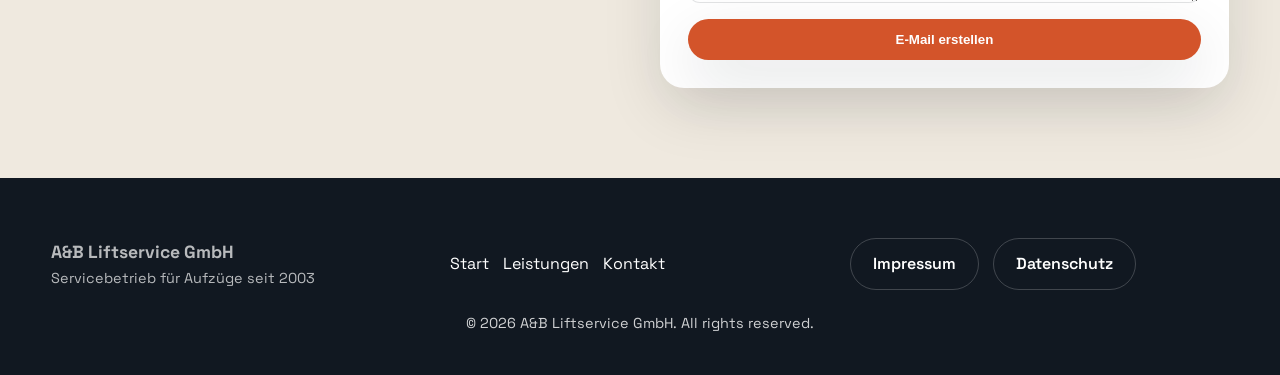
==== commit 47c26c83: "Webseite aktualisiert" ====
--- a/index.html
+++ b/index.html
@@ -52,7 +52,7 @@
       <div class="hero-bg"></div>
       <div class="container hero-grid">
         <div class="hero-copy" data-reveal>
-          <p class="eyebrow">Servicebetrieb für Aufzüge seit 1991</p>
+          <p class="eyebrow">Servicebetrieb für Aufzüge seit 2003</p>
           <h1>Verlässlicher Aufzugservice in Rostock und Region</h1>
           <p class="lead">
             Wir sorgen für sichere, moderne und zuverlässige Aufzüge – vom Notdienst
@@ -253,7 +253,7 @@
           <article class="social-card">
             <img src="pictures/social-foerderkader.png" alt="Förderkader Reni Schneider" />
             <div class="social-info">
-              <h3>Förderkader Reni Schneider</h3>
+              <h3>Förderkader René Schneider</h3>
               <a class="social-link" href="https://www.instagram.com/fc_foerderkader/" target="_blank"
                 rel="noreferrer">Instagram ansehen</a>
             </div>
@@ -261,8 +261,16 @@
           <article class="social-card">
             <img src="pictures/social-ssv50.png" alt="Sievershagen Sportverein 1950" />
             <div class="social-info">
-              <h3>Sievershagen Sportverein 1950</h3>
-              <a class="social-link" href="https://www.instagram.com/sv_sievershagen/" target="_blank"
+              <h3>Sievershäger SV 1950</h3>
+              <a class="social-link" href="https://www.instagram.com/sievershaegersv1950/" target="_blank"
+                rel="noreferrer">Instagram ansehen</a>
+            </div>
+          </article>
+          <article class="social-card">
+            <img src="pictures/social-fussballschule.svg" alt="Fußballschule René Schneider" />
+            <div class="social-info">
+              <h3>Fußballschule René Schneider</h3>
+              <a class="social-link" href="https://www.instagram.com/fussballschule_rene_schneider/" target="_blank"
                 rel="noreferrer">Instagram ansehen</a>
             </div>
           </article>
@@ -324,8 +332,8 @@
   <footer class="site-footer">
     <div class="container footer-inner">
       <div>
-        <p class="brand-title">A&B Lift-Service GmbH</p>
-        <p class="brand-sub">Servicebetrieb für Aufzüge seit 1991</p>
+        <p class="brand-title">A&B Liftservice GmbH</p>
+        <p class="brand-sub">Servicebetrieb für Aufzüge seit 2003</p>
       </div>
       <div class="footer-links">
         <a href="#start">Start</a>
--- a/styles.css
+++ b/styles.css
@@ -827,11 +827,14 @@
   display: inline-flex;
   align-items: center;
   gap: 6px;
-  padding: 8px 14px;
+  justify-content: center;
+  width: 150px;
+  padding: 5px 10px;
   border-radius: 999px;
   background: #fff;
   color: var(--accent-dark);
   font-weight: 600;
+  font-size: 0.88rem;
   text-decoration: none;
   transition: transform 0.2s ease, box-shadow 0.2s ease;
 }
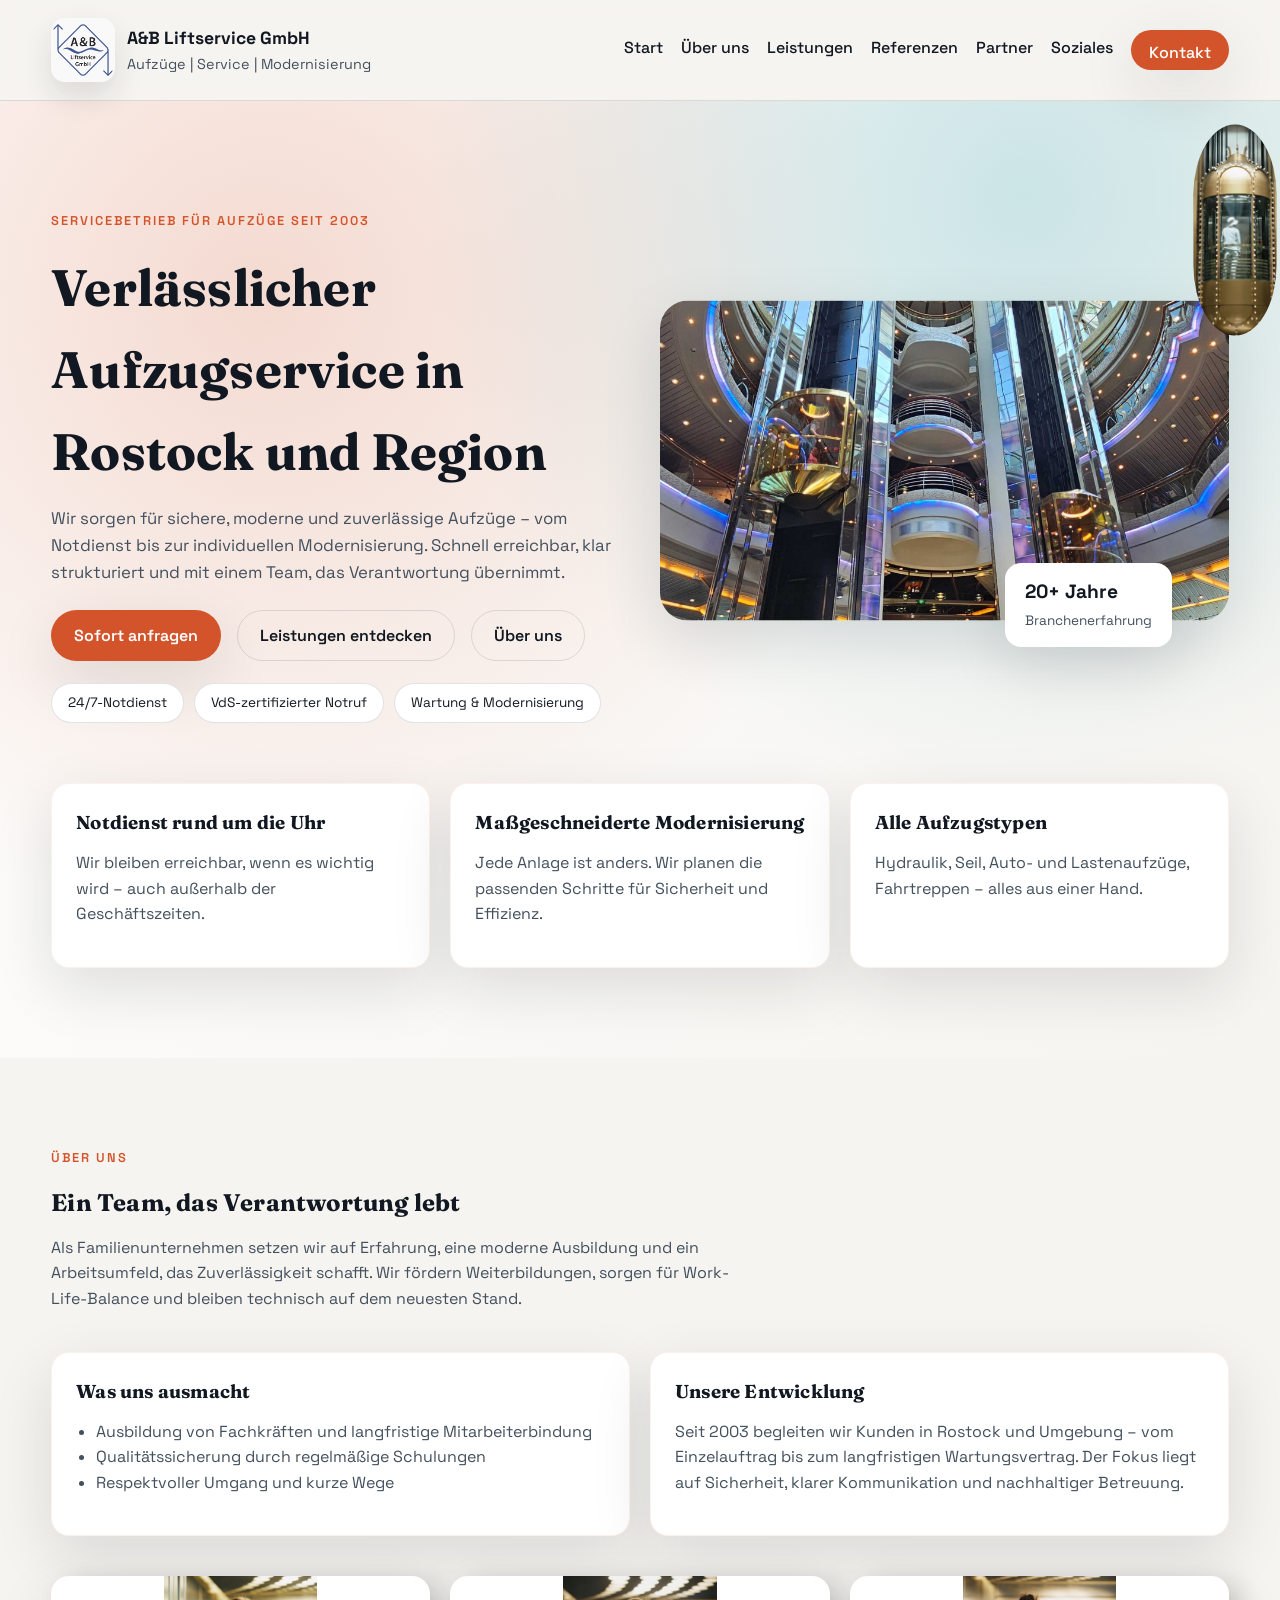
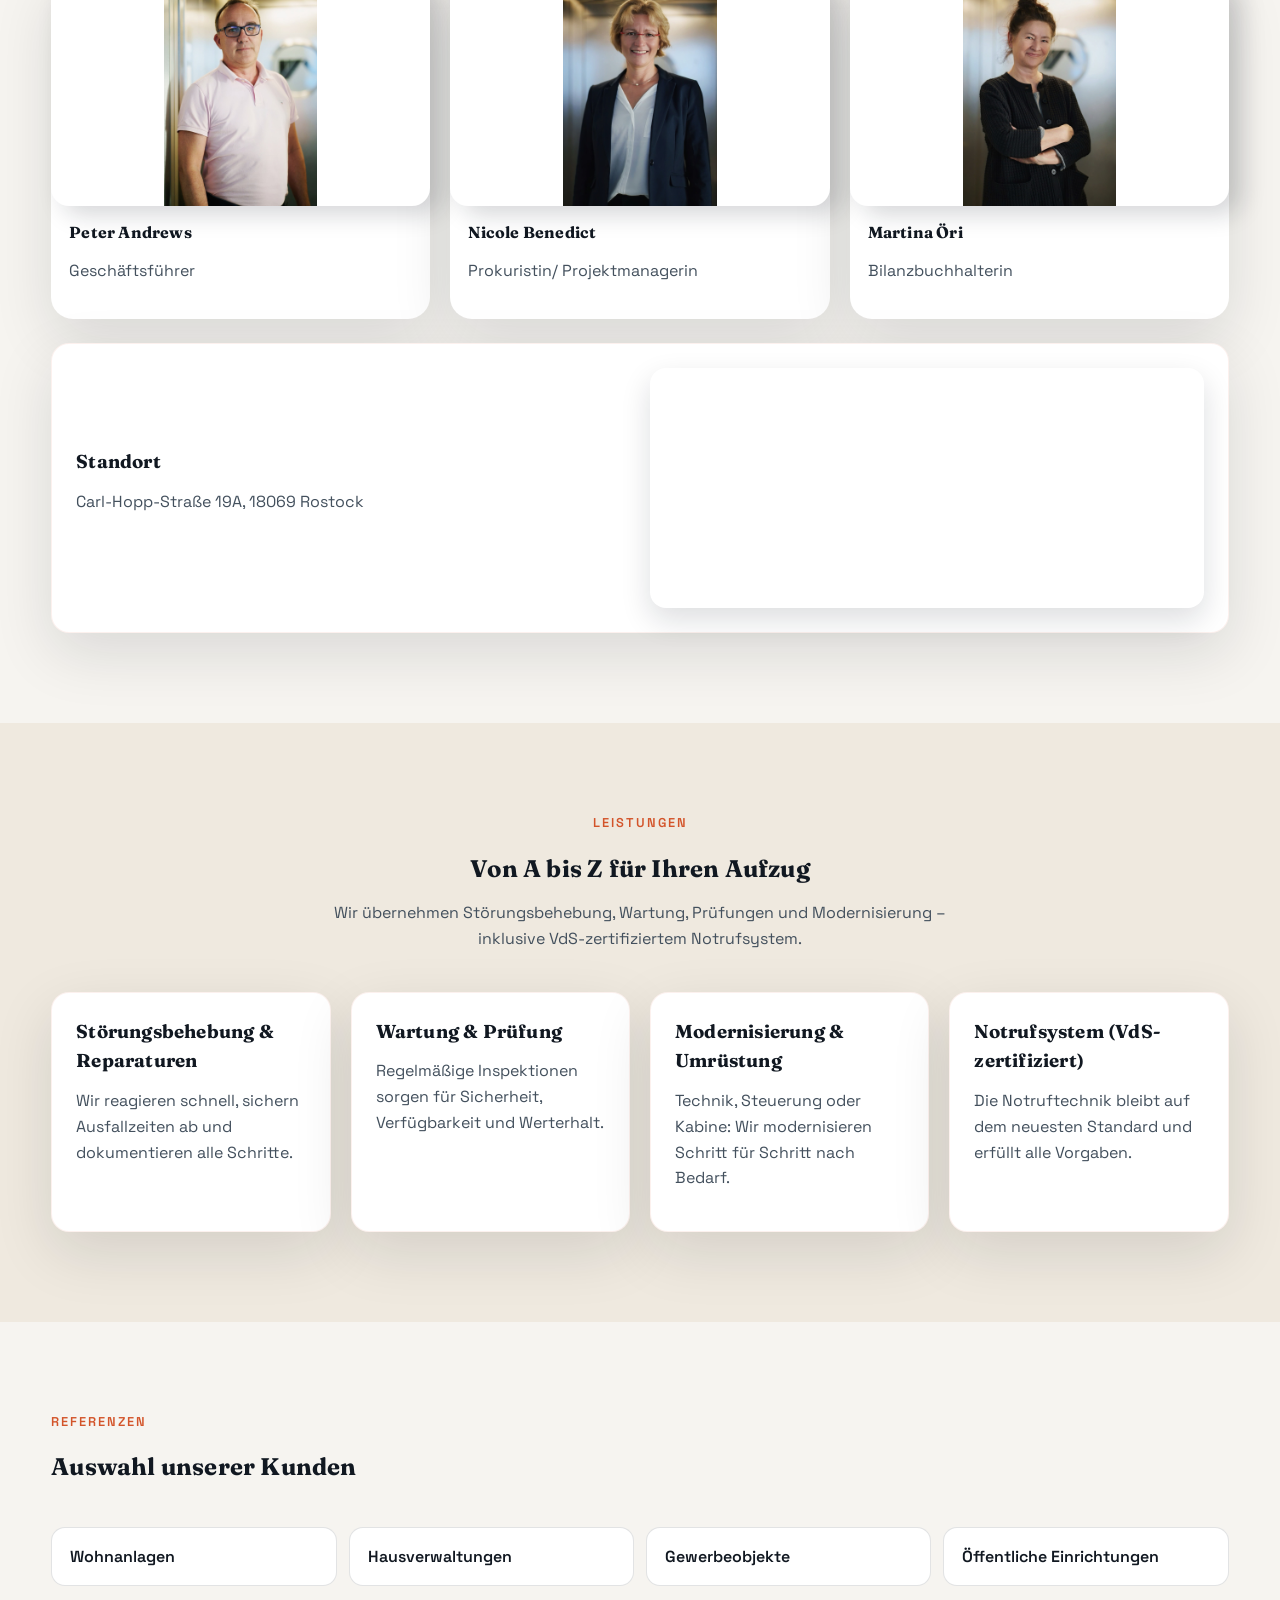
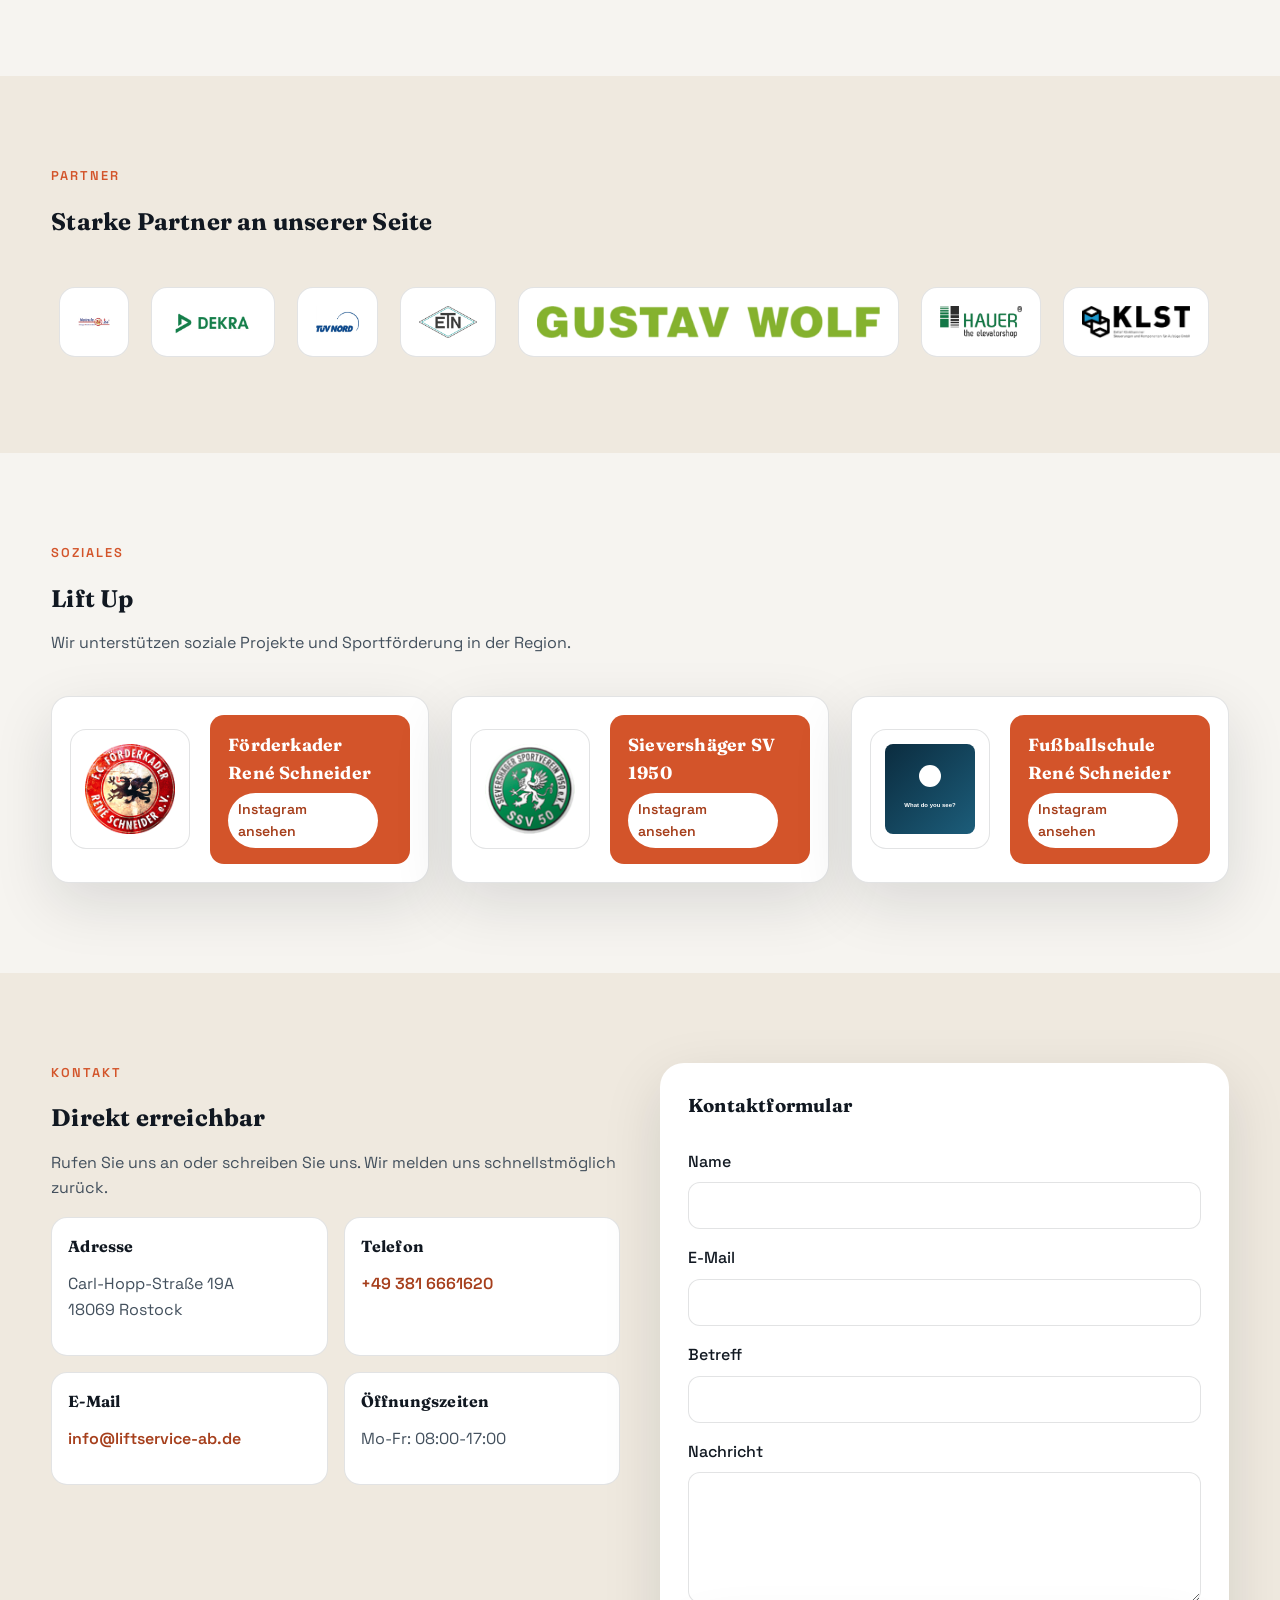
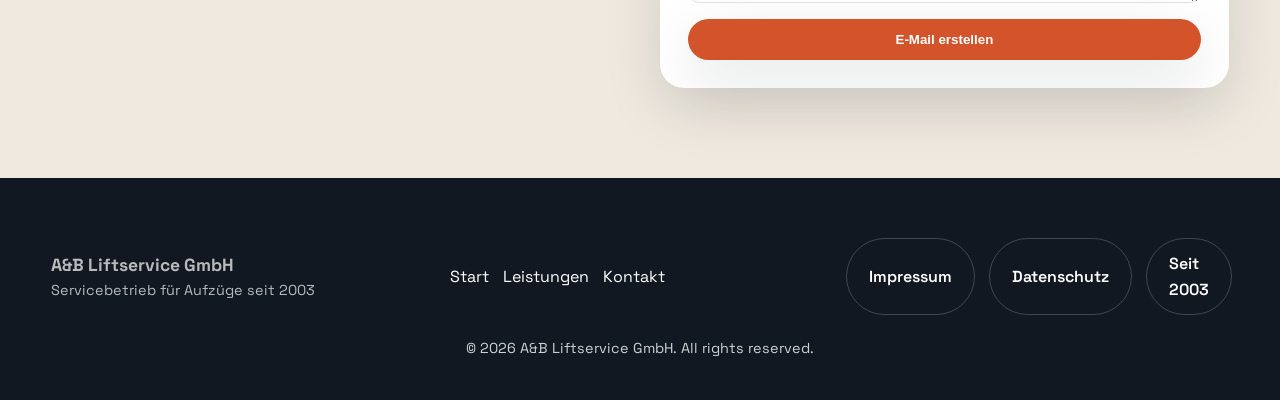
==== commit 7bdd6683: "Webseite aktualisiert" ====
--- a/index.html
+++ b/index.html
@@ -343,6 +343,7 @@
       <div class="footer-legal">
         <a class="btn ghost" href="impressum.html">Impressum</a>
         <a class="btn ghost" href="datenschutz.html">Datenschutz</a>
+        <a class="btn ghost" href="seit-2003.html">Seit 2003</a>
       </div>
     </div>
     <div class="container footer-meta">
@@ -353,4 +354,4 @@
   <script src="script.js"></script>
 </body>
 
-</html>+</html>
--- a/styles.css
+++ b/styles.css
@@ -953,6 +953,11 @@
   flex-wrap: wrap;
 }
 
+.footer-legal {
+  justify-content: center;
+  flex-wrap: nowrap;
+}
+
 .footer-links a {
   color: #fff;
 }
@@ -1029,4 +1034,9 @@
     flex-direction: column;
     align-items: stretch;
   }
-}
+
+  .footer-legal {
+    flex-wrap: wrap;
+    justify-content: center;
+  }
+}
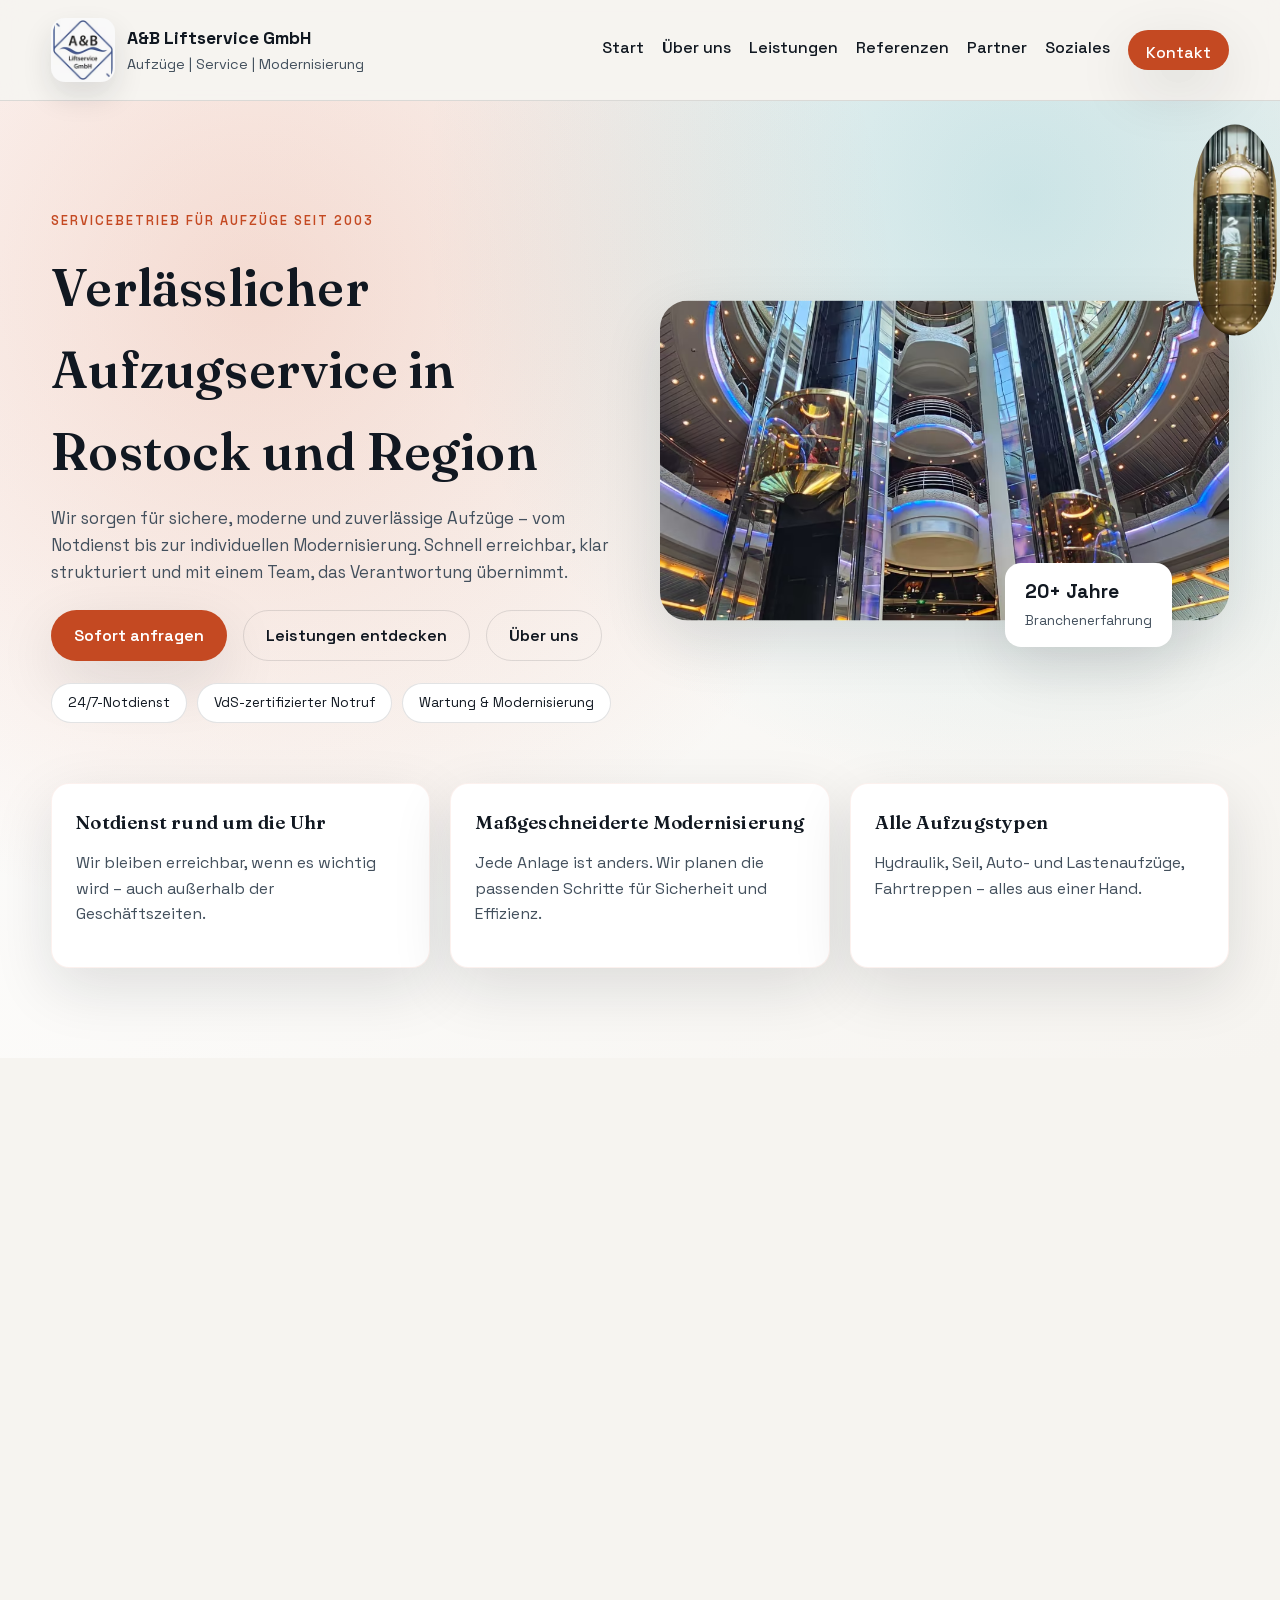
==== commit 4a4eb44a: "Favicon aus Logo hinzugefügt, SEO- und Performance-Optimierungen Co-Authored-By: Claude Opus 5 <nore" ====
--- a/index.html
+++ b/index.html
@@ -7,26 +7,67 @@
   <title>AB Liftservice GmbH – Aufzüge, Service & Modernisierung</title>
   <meta name="description"
     content="AB Liftservice GmbH: Aufzugservice seit 2003. Notdienst 24/7, Wartungen, Prüfungen, Modernisierungen und Reparaturen." />
-  <link rel="preconnect" href="https://fonts.googleapis.com" />
-  <link rel="preconnect" href="https://fonts.gstatic.com" crossorigin />
-  <link
-    href="https://fonts.googleapis.com/css2?family=Fraunces:opsz,wght@9..144,400;9..144,600&family=Space+Grotesk:wght@400;500;600;700&display=swap"
-    rel="stylesheet" />
+  <meta name="robots" content="index,follow,max-image-preview:large" />
+  <link rel="canonical" href="https://liftservice-ab.de/" />
+  <link rel="icon" href="favicon.png" type="image/png" sizes="48x48" />
+  <meta property="og:type" content="website" />
+  <meta property="og:locale" content="de_DE" />
+  <meta property="og:title" content="AB Liftservice GmbH – Aufzüge, Service & Modernisierung" />
+  <meta property="og:description"
+    content="Aufzugservice seit 2003: 24/7-Notdienst, Wartung, Prüfung, Reparatur und Modernisierung in Rostock und Region." />
+  <meta property="og:url" content="https://liftservice-ab.de/" />
+  <meta property="og:image" content="https://liftservice-ab.de/pictures/hero-background.jpg" />
+  <script type="application/ld+json">
+    {
+      "@context": "https://schema.org",
+      "@type": "LocalBusiness",
+      "name": "A&B Liftservice GmbH",
+      "description": "Servicebetrieb für Aufzüge seit 2003 in Rostock und Region.",
+      "telephone": "+49 381 6661620",
+      "email": "info@liftservice-ab.de",
+      "address": {
+        "@type": "PostalAddress",
+        "streetAddress": "Carl-Hopp-Straße 19A",
+        "postalCode": "18069",
+        "addressLocality": "Rostock",
+        "addressCountry": "DE"
+      },
+      "openingHoursSpecification": [
+        {
+          "@type": "OpeningHoursSpecification",
+          "dayOfWeek": [
+            "Monday",
+            "Tuesday",
+            "Wednesday",
+            "Thursday",
+            "Friday"
+          ],
+          "opens": "08:00",
+          "closes": "17:00"
+        }
+      ],
+      "areaServed": "Rostock und Region"
+    }
+  </script>
   <link rel="stylesheet" href="styles.css" />
+  <link rel="icon" type="image/png" sizes="32x32" href="/pictures/favicon-32x32.png" />
+  <link rel="icon" type="image/png" sizes="512x512" href="/pictures/favicon-512x512.png" />
+  <link rel="apple-touch-icon" sizes="180x180" href="/pictures/apple-touch-icon.png" />
 </head>
 
 <body>
   <a class="skip-link" href="#main">Zum Inhalt springen</a>
   <div class="scroll-elevator" aria-hidden="true">
     <div class="elevator-frame">
-      <img class="elevator-frame-img" src="aufzugbilder%20/frame_000_delay-0.042s.jpg" alt="" />
+      <img class="elevator-frame-img" data-src="pictures/optimized/elevator-frame.avif" width="250" height="450"
+        decoding="async" alt="" />
     </div>
   </div>
 
   <header class="site-header">
     <div class="container header-inner">
       <div class="brand">
-        <img src="pictures/logo-ab-liftservice.jpg" alt="AB Liftservice GmbH Logo" />
+        <img src="pictures/optimized/logo-128.avif" width="128" height="128" alt="A&amp;B Liftservice GmbH Logo" />
         <div>
           <p class="brand-title">A&B Liftservice GmbH</p>
           <p class="brand-sub">Aufzüge | Service | Modernisierung</p>
@@ -71,7 +112,13 @@
           </div>
         </div>
         <div class="hero-visual" data-reveal>
-          <img src="pictures/hero-background.jpg" alt="Hintergrundmotiv" />
+          <picture>
+            <source type="image/avif"
+              srcset="pictures/optimized/hero-480.avif 480w, pictures/optimized/hero-960.avif 960w"
+              sizes="(max-width: 640px) 92vw, 46vw" />
+            <img src="pictures/hero-background.jpg" width="1920" height="1080" fetchpriority="high" decoding="async"
+              alt="Moderner Aufzug von A&amp;B Liftservice" />
+          </picture>
           <div class="hero-stat">
             <p>20+ Jahre</p>
             <span>Branchenerfahrung</span>
@@ -79,6 +126,7 @@
         </div>
       </div>
       <div class="container hero-cards" data-reveal>
+        <h2 class="sr-only">Ihre Vorteile mit A&amp;B Liftservice</h2>
         <article class="info-card">
           <h3>Notdienst rund um die Uhr</h3>
           <p>Wir bleiben erreichbar, wenn es wichtig wird – auch außerhalb der Geschäftszeiten.</p>
@@ -126,23 +174,35 @@
 
         <div id="team" class="team-grid" data-reveal>
           <article class="team-card">
-            <img src="pictures/team-peter.jpg" alt="Peter Andrews" />
-            <div>
-              <h4>Peter Andrews</h4>
+            <picture>
+              <source type="image/avif" srcset="pictures/optimized/team-peter-480.avif" />
+              <img src="pictures/team-peter.jpg" width="480" height="720" loading="lazy" decoding="async"
+                alt="Peter Andrews, Geschäftsführer" />
+            </picture>
+            <div>
+              <h3>Peter Andrews</h3>
               <p>Geschäftsführer</p>
             </div>
           </article>
           <article class="team-card">
-            <img src="pictures/team-nicole.jpg" alt="Nicole Benedict" />
-            <div>
-              <h4>Nicole Benedict</h4>
+            <picture>
+              <source type="image/avif" srcset="pictures/optimized/team-nicole-480.avif" />
+              <img src="pictures/team-nicole.jpg" width="480" height="720" loading="lazy" decoding="async"
+                alt="Nicole Benedict, Prokuristin und Projektmanagerin" />
+            </picture>
+            <div>
+              <h3>Nicole Benedict</h3>
               <p>Prokuristin/ Projektmanagerin</p>
             </div>
           </article>
           <article class="team-card">
-            <img src="pictures/team-martina.jpg" alt="Martina Öri" />
-            <div>
-              <h4>Martina Öri</h4>
+            <picture>
+              <source type="image/avif" srcset="pictures/optimized/team-martina-480.avif" />
+              <img src="pictures/team-martina.jpg" width="480" height="720" loading="lazy" decoding="async"
+                alt="Martina Öri, Bilanzbuchhalterin" />
+            </picture>
+            <div>
+              <h3>Martina Öri</h3>
               <p>Bilanzbuchhalterin</p>
             </div>
           </article>
@@ -216,24 +276,24 @@
         <div class="partner-marquee" data-reveal aria-label="Partner Logos">
           <div class="partner-track">
             <div class="partner-set">
-              <img src="pictures/partners/partner-1.png" alt="Partner Logo 1" />
-              <img src="pictures/partners/partner-2.jpeg" alt="Partner Logo 2" />
-              <img src="pictures/partners/partner-3.png" alt="Partner Logo 3" />
-              <img src="pictures/partners/partner-4.png" alt="Partner Logo 4" />
-              <img src="pictures/partners/partner-5.png" alt="Partner Logo 5" />
-              <img src="pictures/partners/partner-6.png" alt="Partner Logo 6" />
-              <img src="pictures/partners/partner-7.png" alt="Partner Logo 7" />
-              <img src="pictures/partners/partner-8.png" alt="Partner Logo 8" />
+              <img src="pictures/partners/partner-1.png" width="200" height="200" loading="lazy" decoding="async" alt="Partner Logo 1" />
+              <img src="pictures/partners/partner-2.jpeg" width="252" height="94" loading="lazy" decoding="async" alt="Partner Logo 2" />
+              <img src="pictures/partners/partner-3.png" width="267" height="200" loading="lazy" decoding="async" alt="Partner Logo 3" />
+              <img src="pictures/partners/partner-4.png" width="365" height="199" loading="lazy" decoding="async" alt="Partner Logo 4" />
+              <img src="pictures/partners/partner-5.png" width="460" height="43" loading="lazy" decoding="async" alt="Partner Logo 5" />
+              <img src="pictures/partners/partner-6.png" width="461" height="179" loading="lazy" decoding="async" alt="Partner Logo 6" />
+              <img src="pictures/partners/partner-7.png" width="461" height="137" loading="lazy" decoding="async" alt="Partner Logo 7" />
+              <img src="pictures/partners/partner-8.png" width="461" height="127" loading="lazy" decoding="async" alt="Partner Logo 8" />
             </div>
             <div class="partner-set" aria-hidden="true">
-              <img src="pictures/partners/partner-1.png" alt="" />
-              <img src="pictures/partners/partner-2.jpeg" alt="" />
-              <img src="pictures/partners/partner-3.png" alt="" />
-              <img src="pictures/partners/partner-4.png" alt="" />
-              <img src="pictures/partners/partner-5.png" alt="" />
-              <img src="pictures/partners/partner-6.png" alt="" />
-              <img src="pictures/partners/partner-7.png" alt="" />
-              <img src="pictures/partners/partner-8.png" alt="" />
+              <img src="pictures/partners/partner-1.png" width="200" height="200" loading="lazy" decoding="async" alt="" />
+              <img src="pictures/partners/partner-2.jpeg" width="252" height="94" loading="lazy" decoding="async" alt="" />
+              <img src="pictures/partners/partner-3.png" width="267" height="200" loading="lazy" decoding="async" alt="" />
+              <img src="pictures/partners/partner-4.png" width="365" height="199" loading="lazy" decoding="async" alt="" />
+              <img src="pictures/partners/partner-5.png" width="460" height="43" loading="lazy" decoding="async" alt="" />
+              <img src="pictures/partners/partner-6.png" width="461" height="179" loading="lazy" decoding="async" alt="" />
+              <img src="pictures/partners/partner-7.png" width="461" height="137" loading="lazy" decoding="async" alt="" />
+              <img src="pictures/partners/partner-8.png" width="461" height="127" loading="lazy" decoding="async" alt="" />
             </div>
           </div>
         </div>
@@ -251,7 +311,8 @@
         </div>
         <div class="social-grid" data-reveal>
           <article class="social-card">
-            <img src="pictures/social-foerderkader.png" alt="Förderkader Reni Schneider" />
+            <img src="pictures/social-foerderkader.png" width="100" height="100" loading="lazy" decoding="async"
+              alt="Förderkader René Schneider" />
             <div class="social-info">
               <h3>Förderkader René Schneider</h3>
               <a class="social-link" href="https://www.instagram.com/fc_foerderkader/" target="_blank"
@@ -259,7 +320,8 @@
             </div>
           </article>
           <article class="social-card">
-            <img src="pictures/social-ssv50.png" alt="Sievershagen Sportverein 1950" />
+            <img src="pictures/social-ssv50.png" width="92" height="92" loading="lazy" decoding="async"
+              alt="Sievershäger Sportverein 1950" />
             <div class="social-info">
               <h3>Sievershäger SV 1950</h3>
               <a class="social-link" href="https://www.instagram.com/sievershaegersv1950/" target="_blank"
@@ -267,7 +329,8 @@
             </div>
           </article>
           <article class="social-card">
-            <img src="pictures/social-fussballschule.svg" alt="Fußballschule René Schneider" />
+            <img src="pictures/social-fussballschule.svg" width="100" height="100" loading="lazy" decoding="async"
+              alt="Fußballschule René Schneider" />
             <div class="social-info">
               <h3>Fußballschule René Schneider</h3>
               <a class="social-link" href="https://www.instagram.com/fussballschule_rene_schneider/" target="_blank"
@@ -287,19 +350,19 @@
 
           <div class="contact-cards">
             <div>
-              <h4>Adresse</h4>
+              <h3>Adresse</h3>
               <p>Carl-Hopp-Straße 19A<br />18069 Rostock</p>
             </div>
             <div>
-              <h4>Telefon</h4>
-              <p><a href="tel:+4951151590490">+49 381 6661620</a></p>
-            </div>
-            <div>
-              <h4>E-Mail</h4>
+              <h3>Telefon</h3>
+              <p><a href="tel:+493816661620">+49 381 6661620</a></p>
+            </div>
+            <div>
+              <h3>E-Mail</h3>
               <p><a href="mailto:info@liftservice-ab.de">info@liftservice-ab.de</a></p>
             </div>
             <div>
-              <h4>Öffnungszeiten</h4>
+              <h3>Öffnungszeiten</h3>
               <p>Mo-Fr: 08:00-17:00</p>
             </div>
           </div>
@@ -351,7 +414,11 @@
     </div>
   </footer>
 
-  <script src="script.js"></script>
+  <script>
+    window.va = window.va || function () { (window.vaq = window.vaq || []).push(arguments); };
+  </script>
+  <script defer src="/_vercel/insights/script.js"></script>
+  <script src="script.js" defer></script>
 </body>
 
 </html>
--- a/styles.css
+++ b/styles.css
@@ -1,9 +1,25 @@
+@font-face {
+  font-family: "Fraunces";
+  font-style: normal;
+  font-weight: 400 600;
+  font-display: swap;
+  src: url("assets/fonts/fraunces-latin-variable.woff2") format("woff2");
+}
+
+@font-face {
+  font-family: "Space Grotesk";
+  font-style: normal;
+  font-weight: 400 700;
+  font-display: swap;
+  src: url("assets/fonts/space-grotesk-latin-variable.woff2") format("woff2");
+}
+
 :root {
   --bg: #f6f4f0;
   --bg-strong: #111821;
   --bg-soft: #efe9df;
   --card: #ffffff;
-  --accent: #d3542a;
+  --accent: #c44922;
   --accent-dark: #a63f1c;
   --ink: #111821;
   --ink-soft: #43505d;
@@ -273,10 +289,7 @@
 
 @media (max-width: 720px) {
   .scroll-elevator {
-    right: -12px;
-    width: 100px;
-    height: 180px;
-    opacity: 1;
+    display: none;
   }
 }
 
@@ -462,6 +475,11 @@
   gap: 40px;
   grid-template-columns: repeat(auto-fit, minmax(280px, 1fr));
   align-items: center;
+}
+
+.hero [data-reveal] {
+  opacity: 1;
+  transform: none;
 }
 
 .eyebrow {
@@ -994,6 +1012,25 @@
 [data-reveal].is-visible {
   opacity: 1;
   transform: translateY(0);
+}
+
+.sr-only {
+  position: absolute;
+  width: 1px;
+  height: 1px;
+  padding: 0;
+  margin: -1px;
+  overflow: hidden;
+  clip: rect(0, 0, 0, 0);
+  white-space: nowrap;
+  border: 0;
+}
+
+@supports (content-visibility: auto) {
+  main > .section:not(.hero) {
+    content-visibility: auto;
+    contain-intrinsic-size: auto 900px;
+  }
 }
 
 @media (max-width: 880px) {
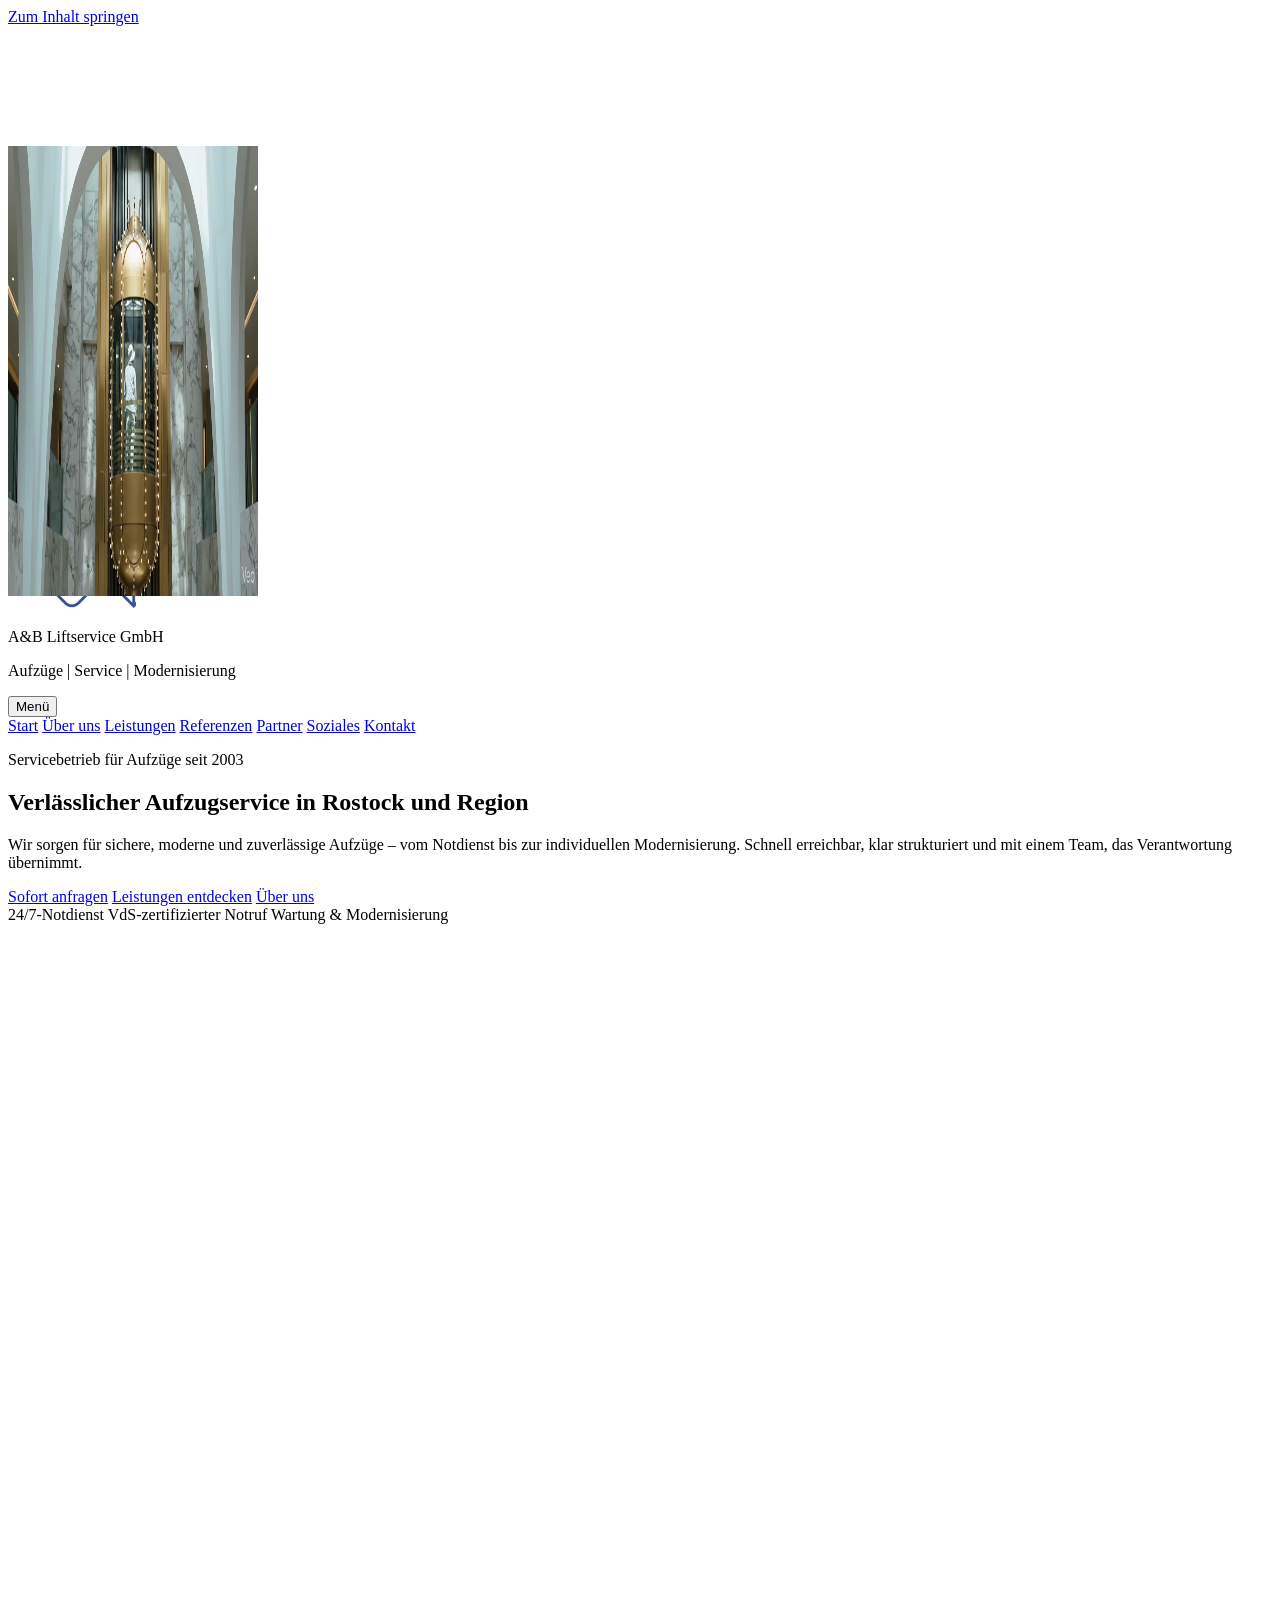
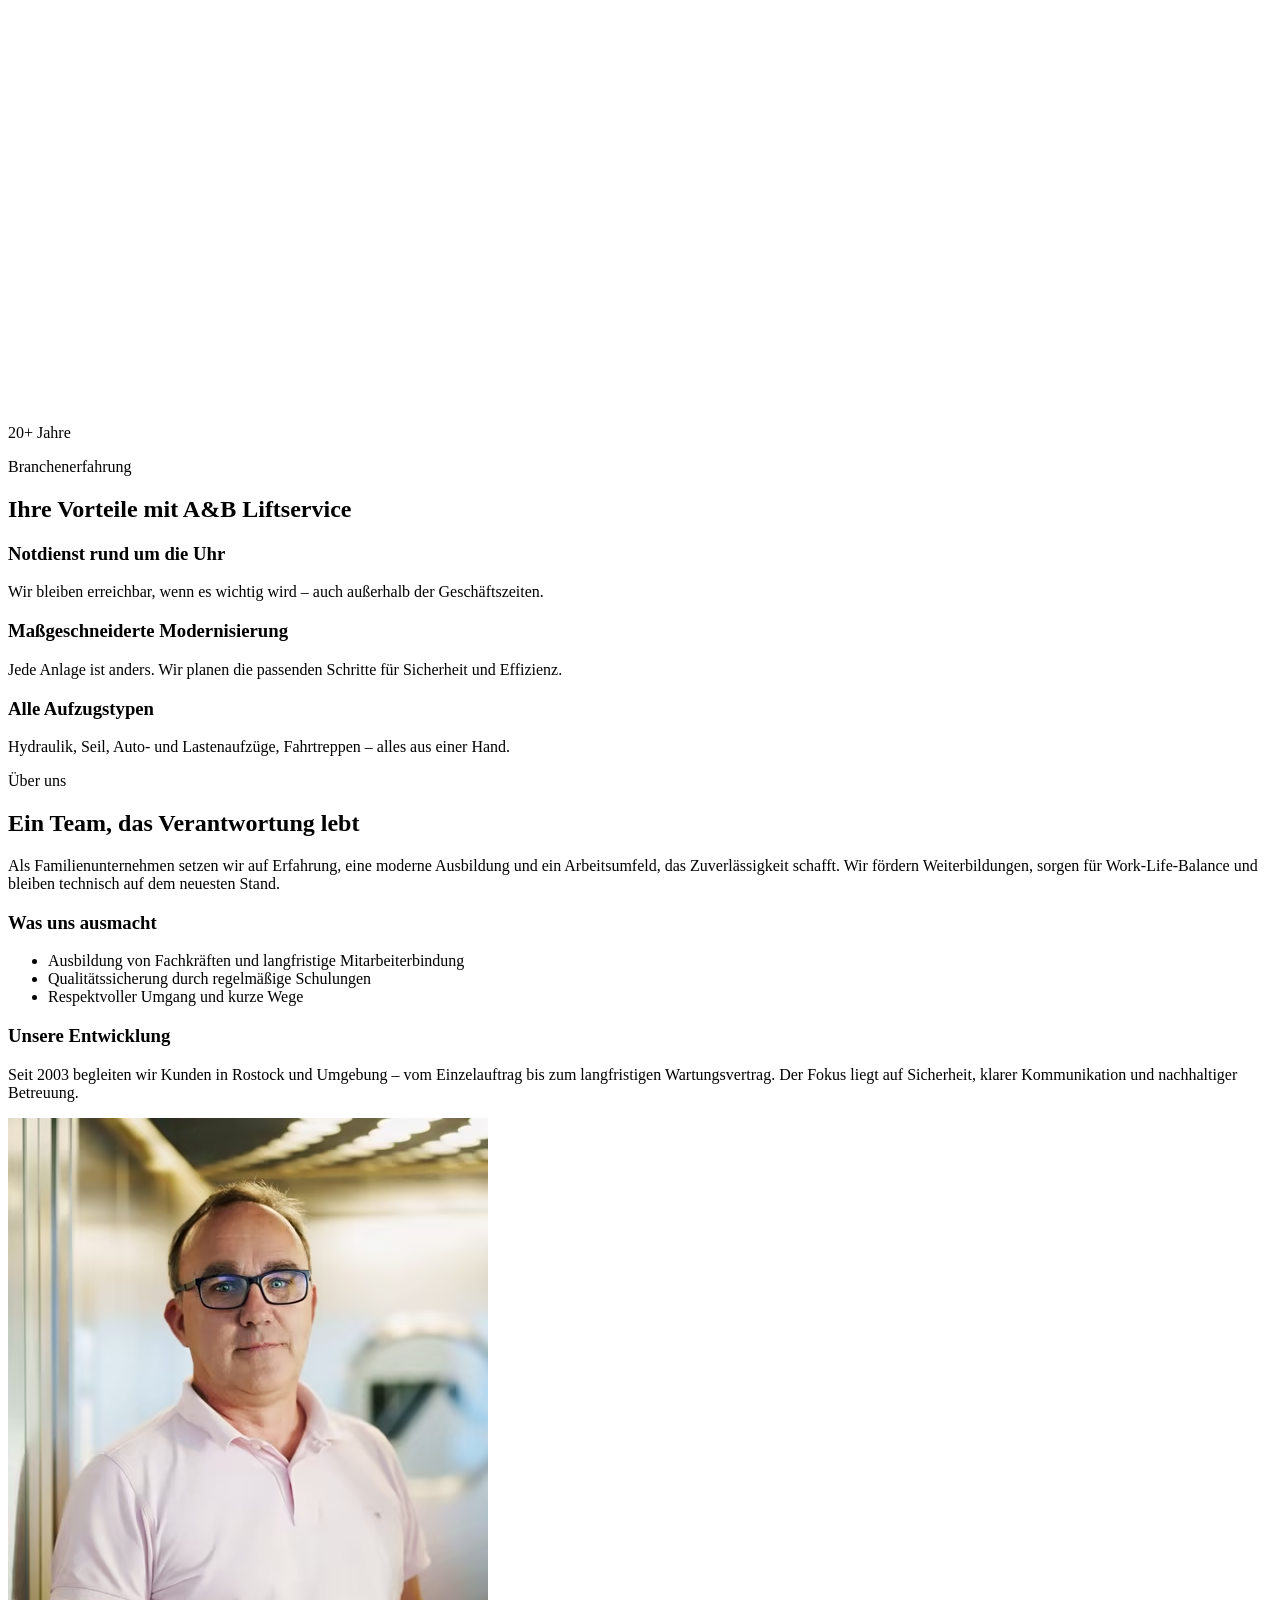
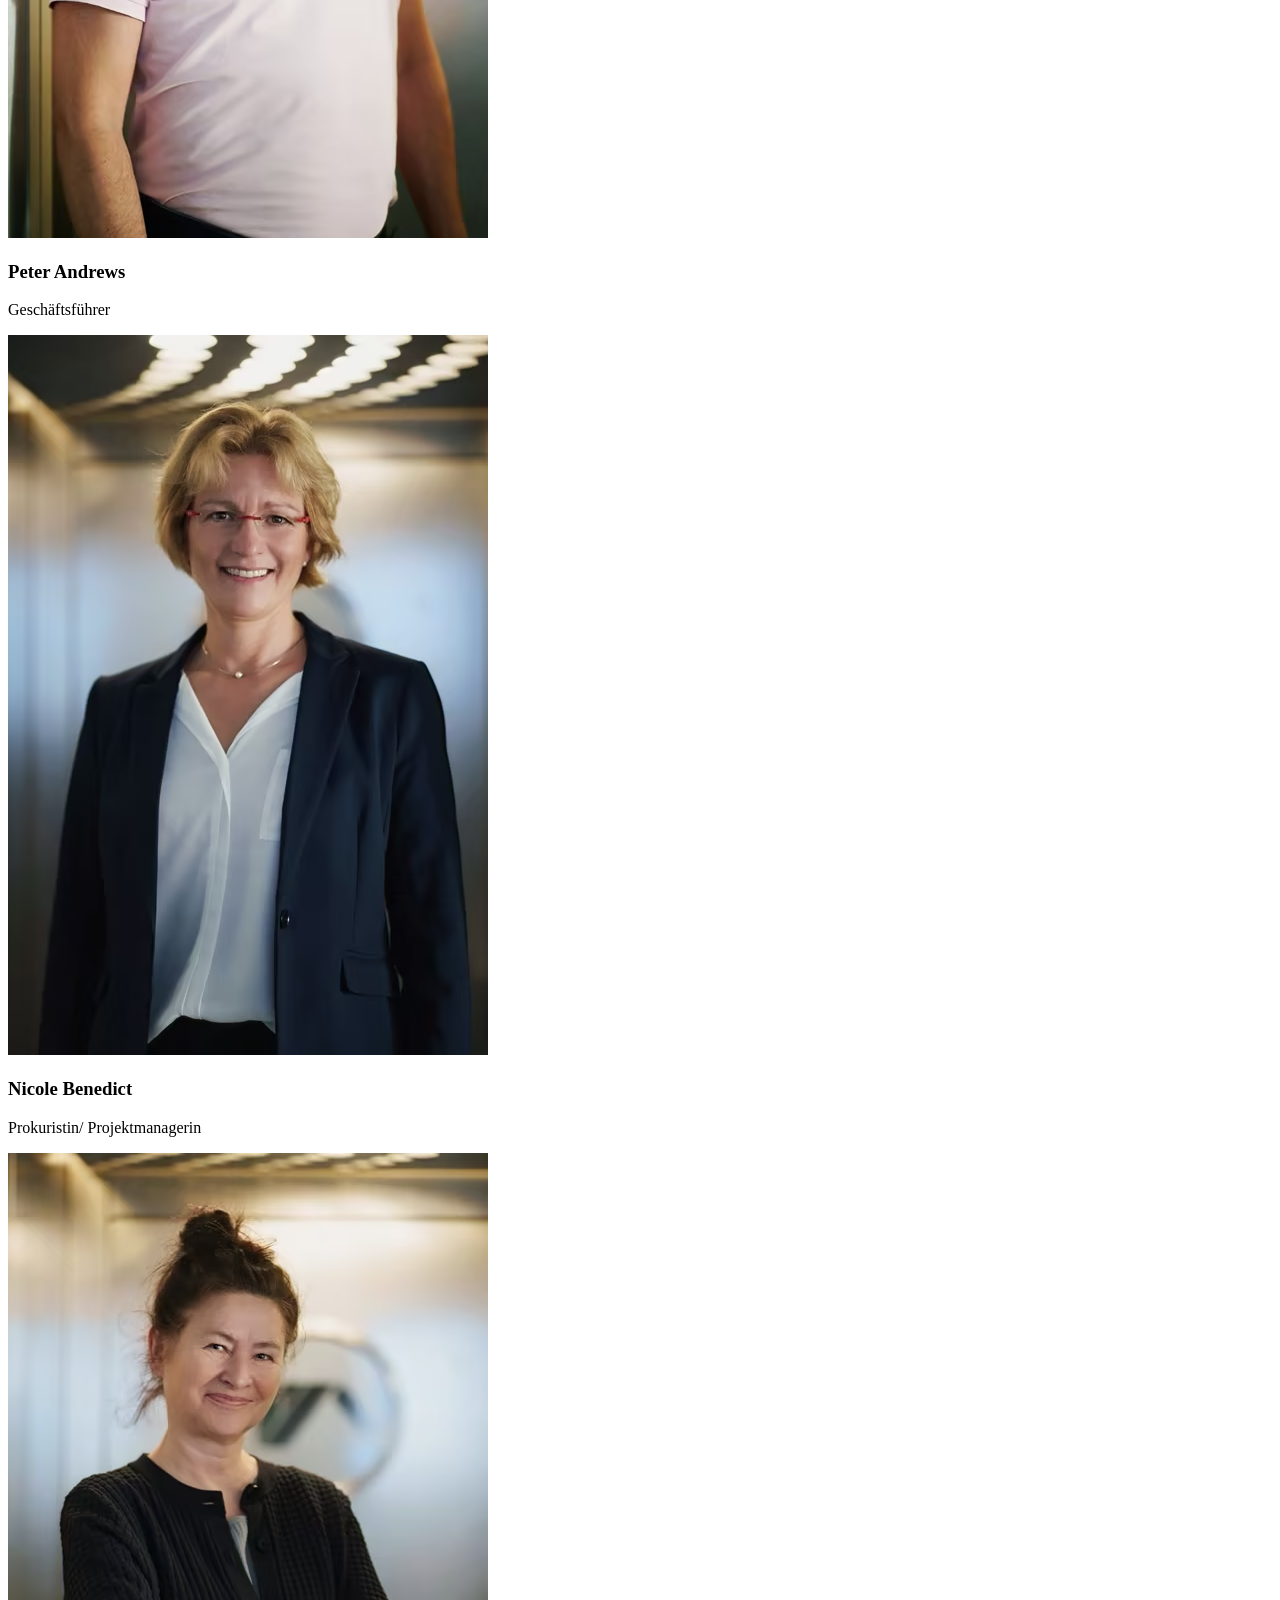
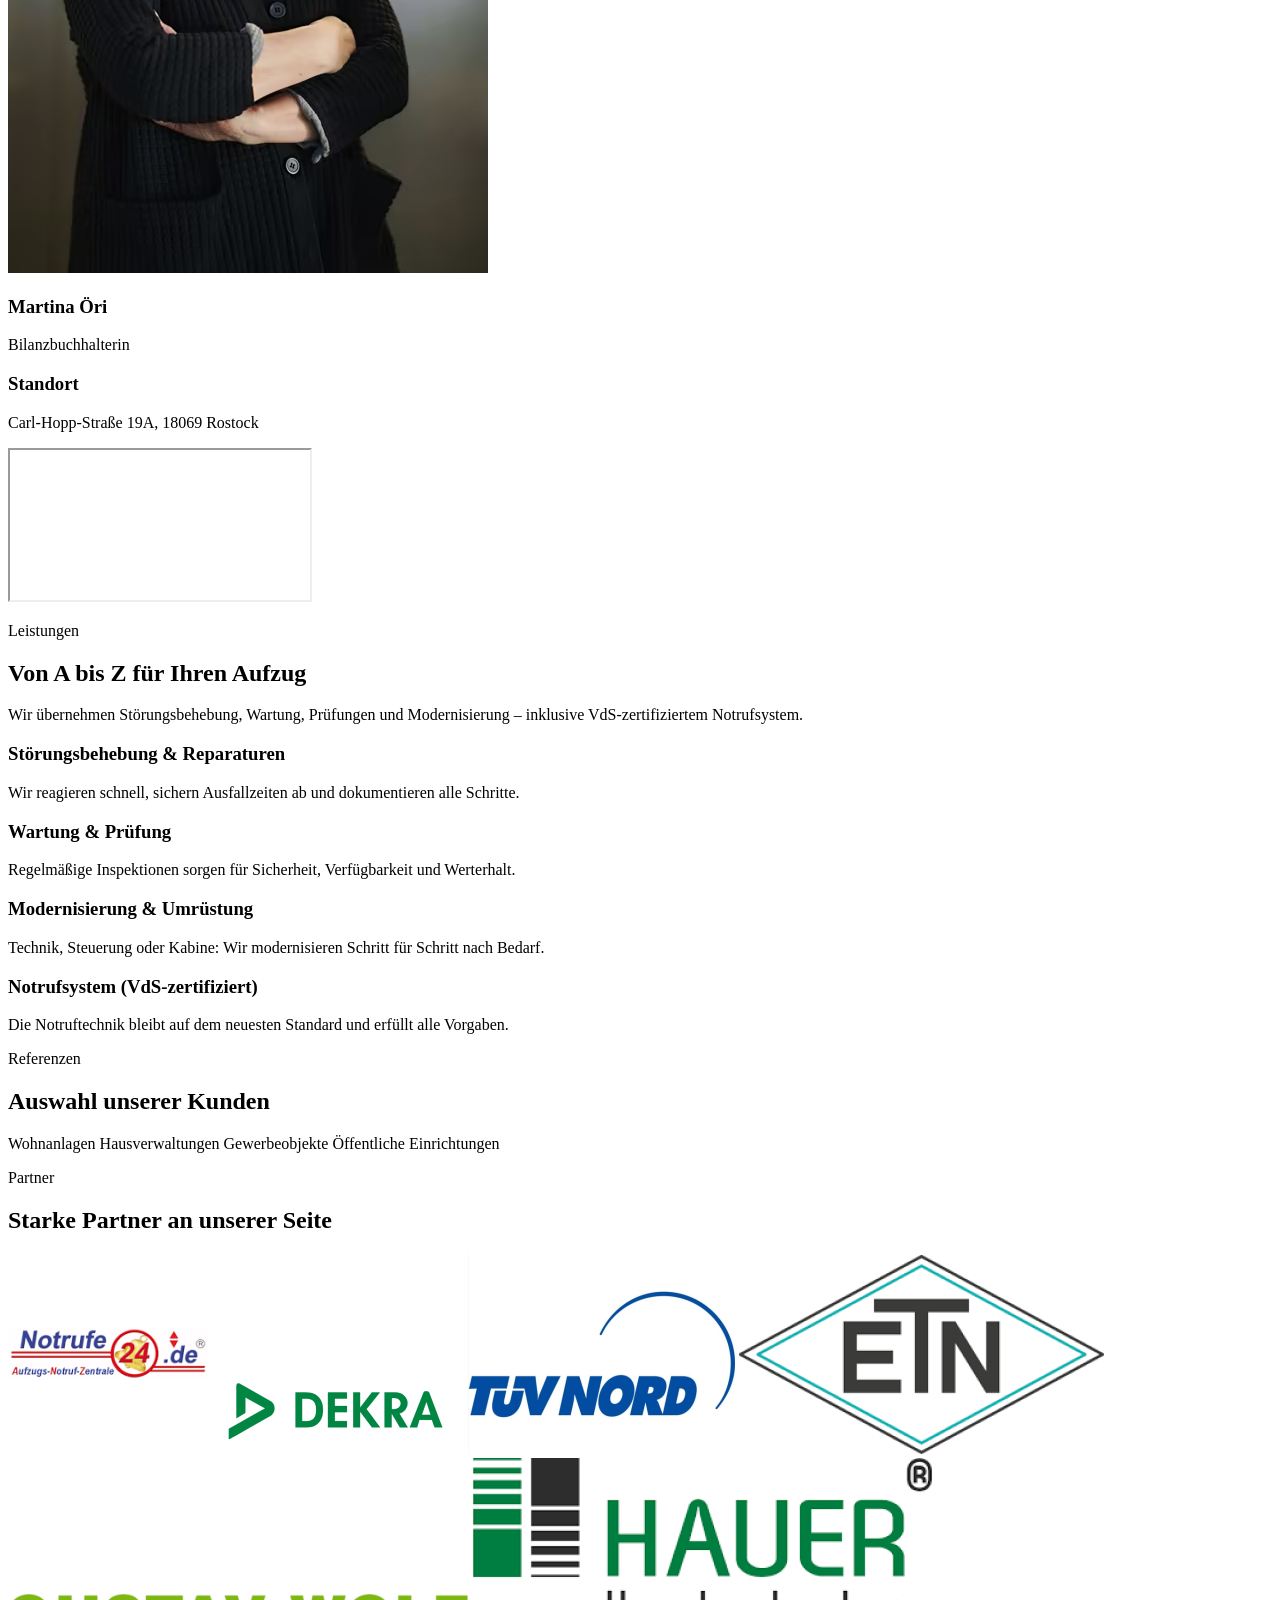
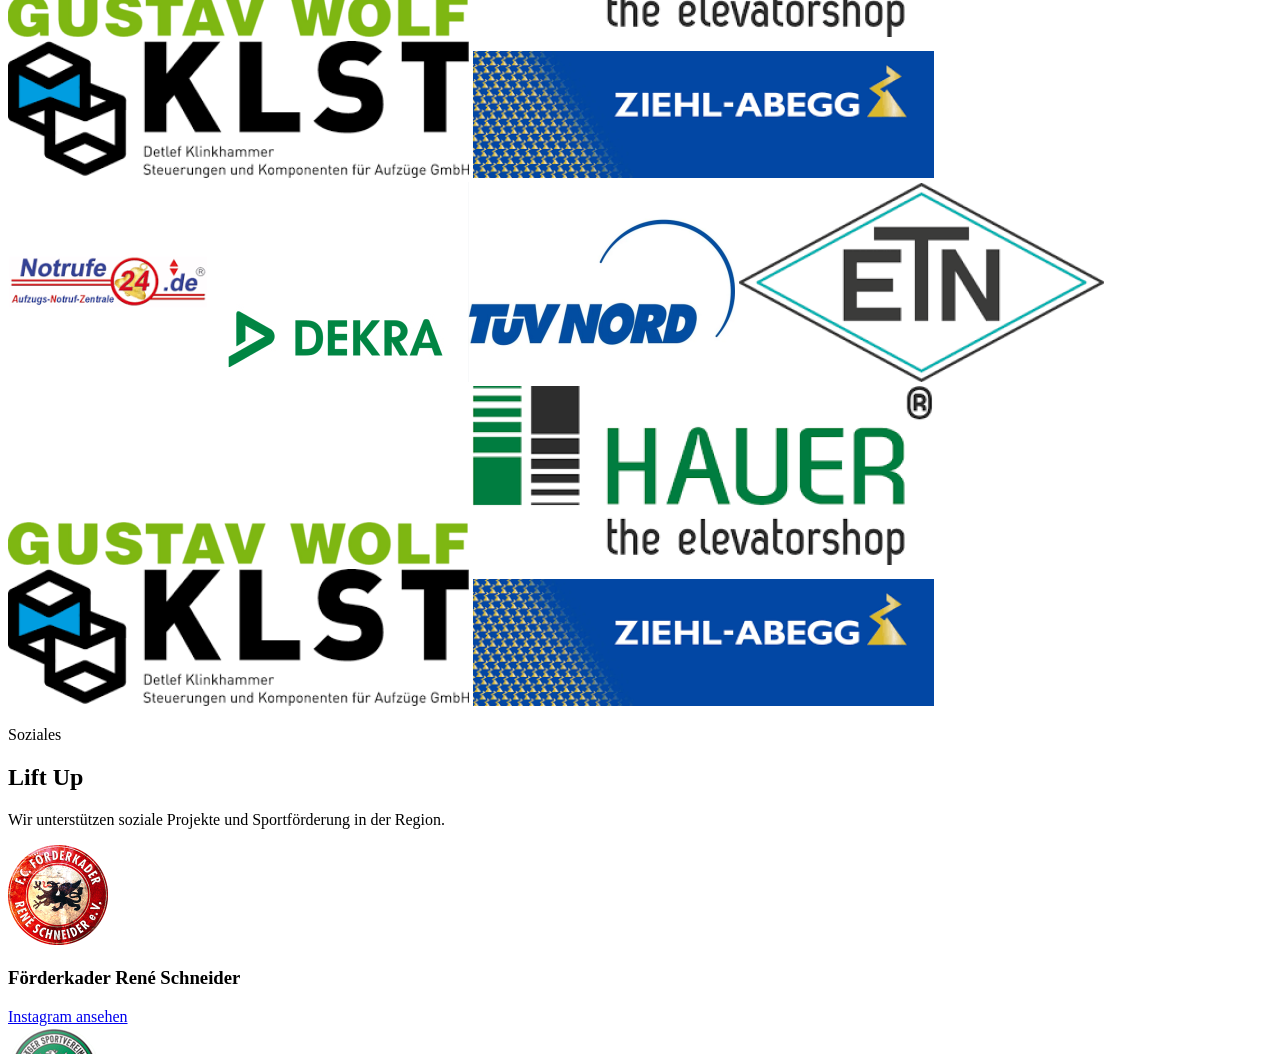
==== commit 3725e4be: "Favicon-Pfade relativ gesetzt, damit sie auch lokal funktionieren Co-Authored-By: Claude Opus 5 <nor" ====
--- a/index.html
+++ b/index.html
@@ -49,10 +49,11 @@
       "areaServed": "Rostock und Region"
     }
   </script>
-  <link rel="stylesheet" href="styles.css" />
-  <link rel="icon" type="image/png" sizes="32x32" href="/pictures/favicon-32x32.png" />
-  <link rel="icon" type="image/png" sizes="512x512" href="/pictures/favicon-512x512.png" />
-  <link rel="apple-touch-icon" sizes="180x180" href="/pictures/apple-touch-icon.png" />
+  <link rel="preload" href="styles.min.css" as="style" />
+  <link rel="stylesheet" href="styles.min.css" />
+  <link rel="icon" type="image/png" sizes="32x32" href="pictures/favicon-32x32.png" />
+  <link rel="icon" type="image/png" sizes="512x512" href="pictures/favicon-512x512.png" />
+  <link rel="apple-touch-icon" sizes="180x180" href="pictures/apple-touch-icon.png" />
 </head>
 
 <body>
@@ -114,7 +115,7 @@
         <div class="hero-visual" data-reveal>
           <picture>
             <source type="image/avif"
-              srcset="pictures/optimized/hero-480.avif 480w, pictures/optimized/hero-960.avif 960w"
+              srcset="pictures/optimized/hero-480.avif 480w, pictures/optimized/hero-720.avif 720w, pictures/optimized/hero-960.avif 960w"
               sizes="(max-width: 640px) 92vw, 46vw" />
             <img src="pictures/hero-background.jpg" width="1920" height="1080" fetchpriority="high" decoding="async"
               alt="Moderner Aufzug von A&amp;B Liftservice" />
@@ -213,8 +214,9 @@
             <h3>Standort</h3>
             <p>Carl-Hopp-Straße 19A, 18069 Rostock</p>
           </div>
-          <iframe title="Standort AB Liftservice GmbH" loading="lazy" referrerpolicy="no-referrer-when-downgrade"
-            src="https://www.google.com/maps?q=Carl-Hopp-Stra%C3%9Fe%2019A%2018069%20Rostock&output=embed"
+          <iframe class="deferred-embed" title="Standort AB Liftservice GmbH" loading="lazy"
+            referrerpolicy="no-referrer-when-downgrade"
+            data-src="https://www.google.com/maps?q=Carl-Hopp-Stra%C3%9Fe%2019A%2018069%20Rostock&output=embed"
             allowfullscreen>
           </iframe>
         </div>
@@ -415,9 +417,14 @@
   </footer>
 
   <script>
-    window.va = window.va || function () { (window.vaq = window.vaq || []).push(arguments); };
+    if (!['localhost', '127.0.0.1'].includes(window.location.hostname)) {
+      window.va = window.va || function () { (window.vaq = window.vaq || []).push(arguments); };
+      const insightsScript = document.createElement('script');
+      insightsScript.defer = true;
+      insightsScript.src = '/_vercel/insights/script.js';
+      document.head.append(insightsScript);
+    }
   </script>
-  <script defer src="/_vercel/insights/script.js"></script>
   <script src="script.js" defer></script>
 </body>
 
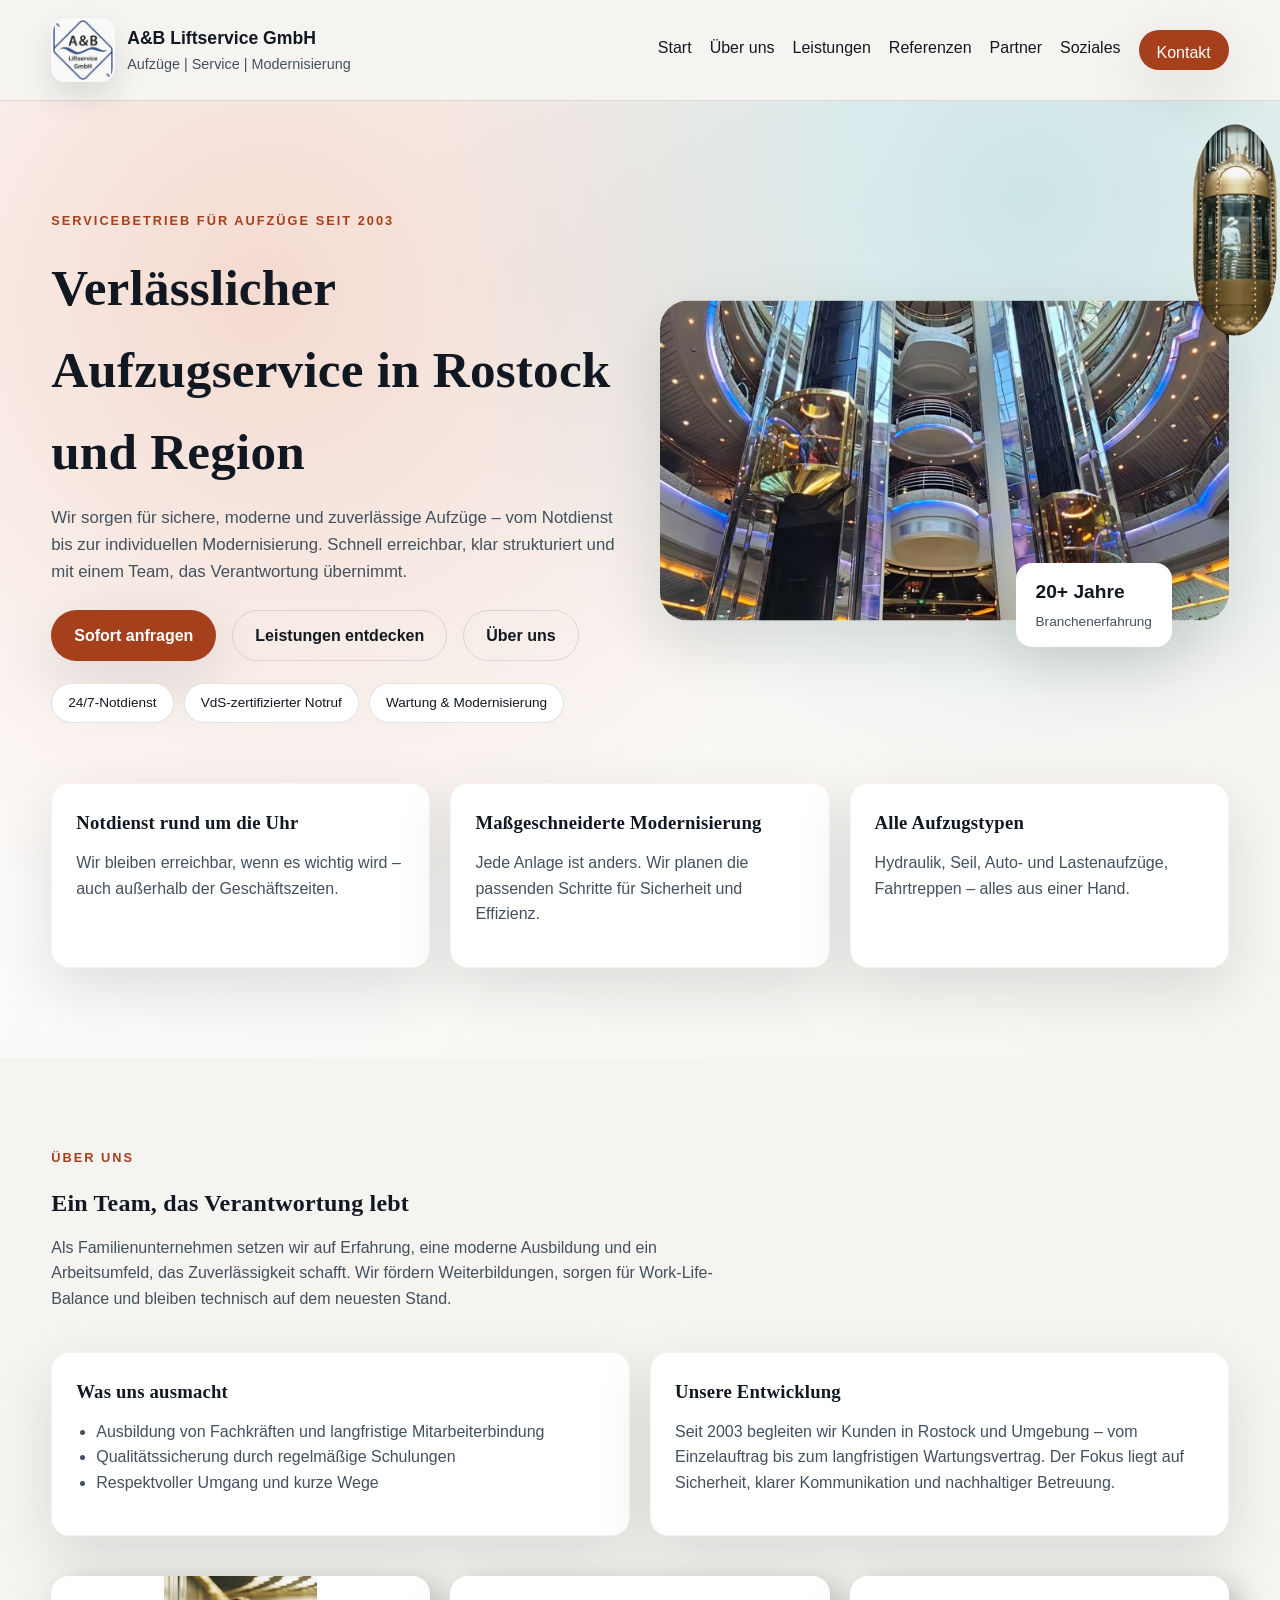
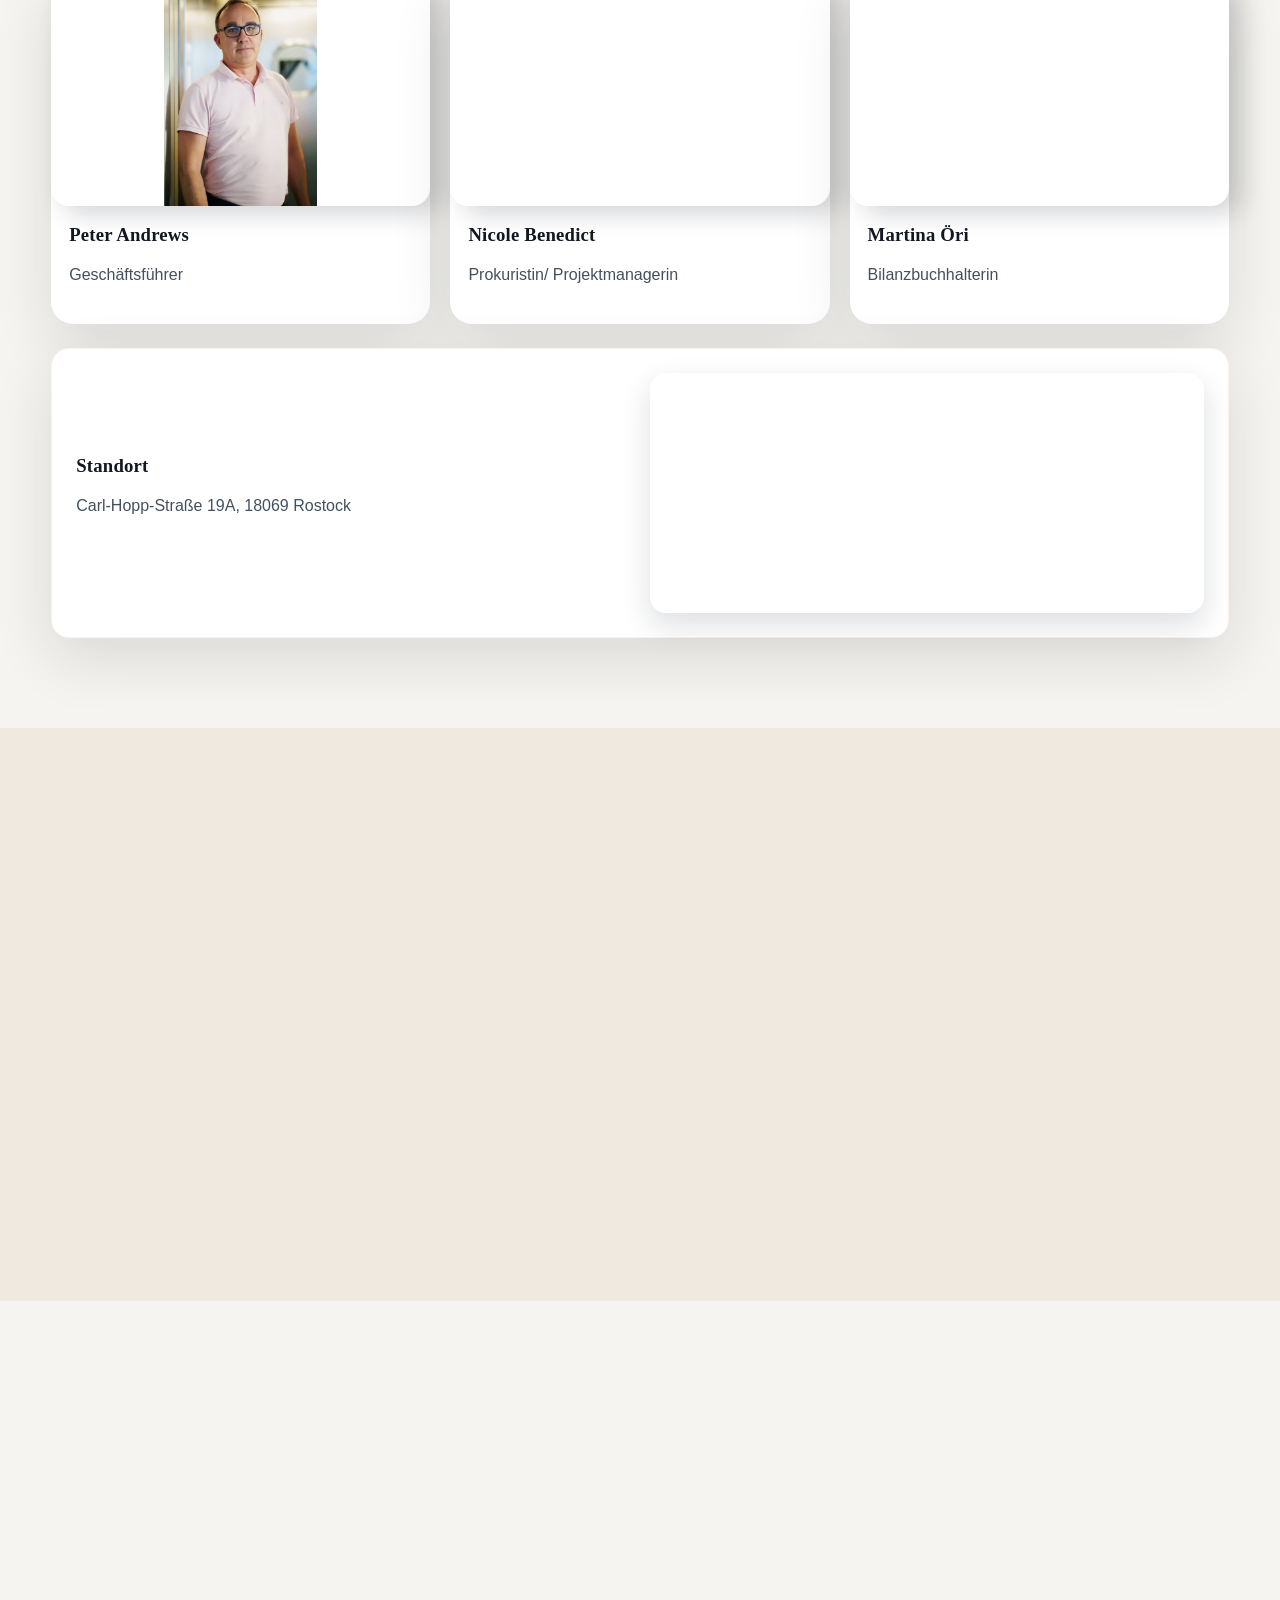
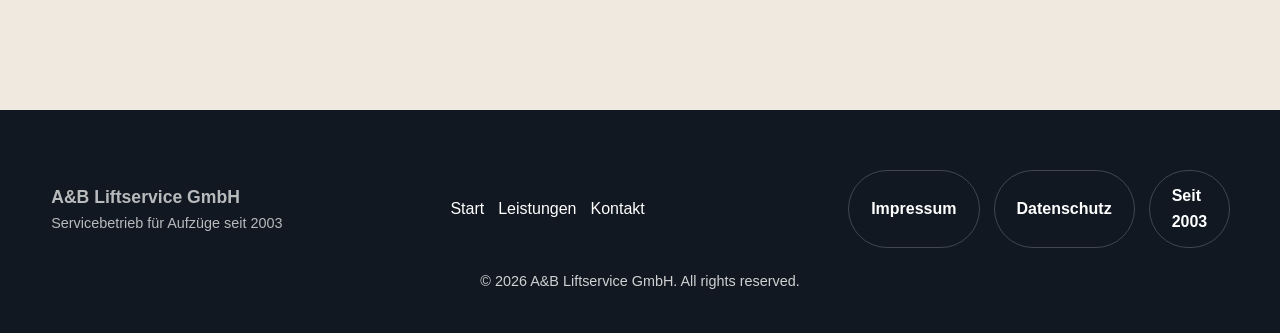
==== commit 2b150ba2: "Rundes Favicon und finale Performance-Optimierung" ====
--- a/index.html
+++ b/index.html
@@ -9,7 +9,7 @@
     content="AB Liftservice GmbH: Aufzugservice seit 2003. Notdienst 24/7, Wartungen, Prüfungen, Modernisierungen und Reparaturen." />
   <meta name="robots" content="index,follow,max-image-preview:large" />
   <link rel="canonical" href="https://liftservice-ab.de/" />
-  <link rel="icon" href="favicon.png" type="image/png" sizes="48x48" />
+  <link rel="icon" type="image/png" sizes="32x32" href="pictures/favicon-round-32x32.png" />
   <meta property="og:type" content="website" />
   <meta property="og:locale" content="de_DE" />
   <meta property="og:title" content="AB Liftservice GmbH – Aufzüge, Service & Modernisierung" />
@@ -49,11 +49,10 @@
       "areaServed": "Rostock und Region"
     }
   </script>
-  <link rel="preload" href="styles.min.css" as="style" />
-  <link rel="stylesheet" href="styles.min.css" />
-  <link rel="icon" type="image/png" sizes="32x32" href="pictures/favicon-32x32.png" />
-  <link rel="icon" type="image/png" sizes="512x512" href="pictures/favicon-512x512.png" />
-  <link rel="apple-touch-icon" sizes="180x180" href="pictures/apple-touch-icon.png" />
+  <!-- Quelle: styles.css; für den schnellsten Erstaufbau auf der Startseite komprimiert eingebettet. -->
+  <style>:root{--bg:#f6f4f0;--bg-strong:#111821;--bg-soft:#efe9df;--card:#ffffff;--accent:#a63f1c;--accent-dark:#a63f1c;--ink:#111821;--ink-soft:#43505d;--stroke:rgba(17, 24, 33, 0.12);--shadow:0 20px 60px rgba(17, 24, 33, 0.12);--radius:18px}*,::after,::before{box-sizing:border-box}body{margin:0;font-family:"Avenir Next",Avenir,"Segoe UI",Arial,sans-serif;background:var(--bg);color:var(--ink);line-height:1.6}.scroll-elevator{position:fixed;right:-20px;top:0;width:130px;height:220px;opacity:1;z-index:5;pointer-events:auto;transform:translateY(120px);transition:opacity .3s ease;overflow:visible;isolation:isolate;cursor:grab;touch-action:none}.scroll-elevator.is-grabbing{cursor:grabbing}.elevator-frame{position:relative;width:100%;height:100%;overflow:visible;background:0 0;filter:none}.elevator-frame-img{display:block;width:100%;height:100%;object-fit:cover;clip-path:inset(2% 18% 2% 18% round 48% 48% 48% 48%)}.elevator-car{position:relative;width:100%;height:100%;border-radius:26px 26px 18px 18px;border:2px solid rgba(83,62,20,.45);background:radial-gradient(circle at 50% 12%,rgba(255,240,208,.9),rgba(214,176,96,.35) 55%,transparent 58%),linear-gradient(180deg,rgba(246,221,169,.98),rgba(201,155,68,.9) 55%,rgba(174,118,40,.88));box-shadow:0 14px 30px rgba(17,24,33,.18),inset 0 0 0 2px rgba(255,244,214,.35),inset 0 -12px 18px rgba(92,62,18,.35);overflow:hidden;z-index:2}.elevator-car::before{content:"";position:absolute;left:10px;right:10px;top:6px;height:10px;border-radius:10px;background:linear-gradient(90deg,rgba(255,255,255,.5),rgba(180,140,60,.7) 40%,rgba(80,50,10,.5));box-shadow:inset 0 0 6px rgba(0,0,0,.25);opacity:.6}.elevator-car::after{content:"";position:absolute;left:8px;right:8px;bottom:6px;height:12px;border-radius:10px;background:linear-gradient(90deg,rgba(120,85,28,.9),rgba(255,225,170,.75),rgba(120,85,28,.9));box-shadow:inset 0 -2px 6px rgba(0,0,0,.25);opacity:.8}.elevator-trim{position:absolute;left:6px;right:6px;top:10px;bottom:10px;border-radius:24px 24px 16px 16px;border:1px solid rgba(255,232,170,.7);box-shadow:inset 0 0 10px rgba(92,62,18,.25),inset 0 0 0 1px rgba(117,82,28,.4),inset 0 2px 6px rgba(255,255,255,.45);pointer-events:none}.elevator-rivets{position:absolute;inset:6px 6px 6px 6px;border-radius:24px 24px 16px 16px;background:radial-gradient(circle,rgba(255,248,222,.9) 0 2px,transparent 3px) left 8px top 10px/12px 12px repeat-y,radial-gradient(circle,rgba(255,248,222,.9) 0 2px,transparent 3px) right 8px top 10px/12px 12px repeat-y;opacity:.85;pointer-events:none}.elevator-light{position:absolute;inset:10px 14px 20px;background:radial-gradient(circle at 50% 30%,rgba(98,175,255,.85),rgba(35,97,190,.35) 55%,transparent 75%);opacity:0;transition:opacity .6s ease;filter:drop-shadow(0 0 12px rgba(70, 140, 255, .4));z-index:1}.elevator-indicator{position:absolute;top:14px;left:18px;display:inline-flex;align-items:center;gap:6px;padding:4px 8px;border-radius:10px;background:rgba(18,24,32,.85);box-shadow:inset 0 0 6px rgba(0,0,0,.4);font-size:.55rem;font-weight:600;letter-spacing:.6px;color:#d6ebff;text-transform:uppercase;z-index:4}.elevator-indicator .indicator-arrow{color:#9ad0ff;font-size:.6rem}.elevator-door{position:absolute;top:14px;bottom:14px;width:50%;background:linear-gradient(90deg,rgba(255,255,255,.4),transparent 45%,rgba(60,40,10,.2)),linear-gradient(180deg,rgba(255,240,208,.98),rgba(178,128,44,.98));border:1px solid rgba(99,72,20,.35);box-shadow:inset 0 0 12px rgba(0,0,0,.18);transition:transform .8s ease;z-index:2}.door-left{left:0;border-right:0}.door-right{right:0;border-left:0}.elevator-window{position:absolute;left:16px;right:16px;top:18px;bottom:18px;border-radius:14px;border:1px solid rgba(17,24,33,.2);background:linear-gradient(120deg,rgba(255,255,255,.22),rgba(255,255,255,.02) 45%,rgba(0,0,0,.15)),rgba(18,22,30,.25);backdrop-filter:blur(1px);opacity:.55;z-index:3}.elevator-window::before{content:"";position:absolute;inset:10px 8px auto 8px;height:26px;border-radius:12px;background:linear-gradient(90deg,transparent,rgba(255,255,255,.35),transparent);opacity:.7}.elevator-panel{position:absolute;right:18px;top:72px;width:10px;height:50px;border-radius:8px;background:linear-gradient(180deg,rgba(255,255,255,.6),rgba(60,40,10,.35));box-shadow:inset 0 0 4px rgba(0,0,0,.3),0 0 8px rgba(0,0,0,.2);opacity:.7;z-index:4}.elevator-text{position:absolute;left:10px;right:10px;bottom:22px;text-align:center;font-family:Georgia,"Times New Roman",serif;font-size:.7rem;letter-spacing:.6px;color:rgba(10,16,22,.95);opacity:0;transform:translateY(8px);text-shadow:0 2px 6px rgba(10,16,22,.45),0 6px 14px rgba(30,60,120,.35);transition:opacity .8s ease,transform .8s ease;z-index:5}.scroll-elevator.is-idle .door-left{transform:translateX(-55%)}.scroll-elevator.is-idle .door-right{transform:translateX(55%)}.scroll-elevator.is-idle .elevator-light{opacity:.8}.scroll-elevator.is-idle .elevator-text{opacity:.95;transform:translateY(0)}@media (max-width:720px){.scroll-elevator{display:none}}img{max-width:100%;display:block}a{color:inherit;text-decoration:none}h1,h2,h3,h4{font-family:Georgia,"Times New Roman",serif;letter-spacing:.2px;margin:0 0 12px}p{margin:0 0 16px;color:var(--ink-soft)}ul{margin:0;padding-left:20px;color:var(--ink-soft)}.container{width:min(1240px,92vw);margin:0 auto}.section{padding:90px 0;position:relative}.section-contrast{background:var(--bg-soft)}.skip-link{position:absolute;left:-999px;top:16px;background:var(--accent);color:#fff;padding:10px 16px;border-radius:999px;z-index:99}.skip-link:focus{left:16px}.site-header{position:sticky;top:0;z-index:10;background:rgba(246,244,240,.92);backdrop-filter:blur(12px);border-bottom:1px solid var(--stroke)}.header-inner{display:flex;align-items:center;justify-content:space-between;padding:18px 0;gap:20px}.brand{display:flex;align-items:center;gap:12px}.brand img{width:64px;height:64px;border-radius:14px;object-fit:contain;box-shadow:0 14px 30px rgba(17,24,33,.12);background:#fff;padding:2px;filter:saturate(.85) contrast(.95)}.brand-title{font-weight:700;font-size:1.1rem;color:var(--ink);margin:0}.brand-sub{font-size:.9rem;color:var(--ink-soft);margin:0}.main-nav{display:flex;align-items:center;gap:12px}.nav-toggle{display:none;padding:10px 16px;border-radius:999px;border:1px solid var(--stroke);background:#fff;font-weight:600;cursor:pointer}.nav-links{display:flex;gap:18px;align-items:center;font-weight:500}.nav-links a{position:relative;padding-bottom:4px}.nav-links a::after{content:"";position:absolute;left:0;bottom:0;width:0;height:2px;background:var(--accent);transition:width .3s ease}.nav-links a:hover::after{width:100%}.nav-cta{background:var(--accent);color:#fff;padding:10px 18px;border-radius:999px;box-shadow:var(--shadow)}.hero{padding-top:110px;overflow:visible}.hero-bg{position:absolute;inset:0;background:radial-gradient(circle at 20% 20%,rgba(211,84,42,.2),transparent 50%),radial-gradient(circle at 80% 10%,rgba(20,150,170,.2),transparent 45%),linear-gradient(120deg,rgba(255,255,255,.85),rgba(246,244,240,.8));z-index:1}.hero-bg::before{content:none}.hero-grid{position:relative;z-index:2;display:grid;gap:40px;grid-template-columns:repeat(auto-fit,minmax(280px,1fr));align-items:center}.hero [data-reveal]{opacity:1;transform:none}.eyebrow{text-transform:uppercase;letter-spacing:2px;font-size:.8rem;font-weight:600;color:var(--accent)}.hero h1{font-size:clamp(2.2rem, 4vw, 3.6rem);color:var(--ink)}.lead{font-size:1.05rem}.hero-actions{display:flex;gap:16px;flex-wrap:wrap;margin-top:24px}.btn{display:inline-flex;align-items:center;justify-content:center;padding:12px 22px;border-radius:999px;border:1px solid transparent;font-weight:600;cursor:pointer;transition:transform .2s ease,box-shadow .2s ease}.btn.primary{background:var(--accent);color:#fff;box-shadow:var(--shadow)}.btn.ghost{background:0 0;border-color:var(--stroke);color:var(--ink)}.btn:hover{transform:translateY(-2px)}.hero-pills{margin-top:22px;display:flex;flex-wrap:wrap;gap:10px}.hero-pills span{padding:8px 16px;border-radius:999px;background:#fff;border:1px solid var(--stroke);font-size:.85rem}.hero-visual{position:relative;display:grid;place-items:center}.hero-visual img{border-radius:28px;box-shadow:var(--shadow);width:min(620px,100%);max-width:100%;height:auto;transform:translate(0,-2%)}.hero-stat{position:absolute;bottom:-20px;right:10%;background:#fff;border-radius:16px;padding:14px 20px;box-shadow:var(--shadow);text-align:left}.hero-stat p{margin:0;font-weight:700;color:var(--ink);font-size:1.2rem}.hero-stat span{font-size:.85rem;color:var(--ink-soft)}.hero-cards{margin-top:60px;display:grid;gap:20px;grid-template-columns:repeat(auto-fit,minmax(240px,1fr));position:relative;z-index:2}.about-card,.info-card,.service-card{background:var(--card);border-radius:var(--radius);padding:24px;box-shadow:var(--shadow);border:1px solid rgba(211,84,42,.08);transition:transform .2s ease,box-shadow .2s ease,background .2s ease}.about-card:hover,.info-card:hover,.service-card:hover{transform:scale(1.01);background:#fff;box-shadow:0 0 0 1px rgba(255,255,255,.7),0 16px 50px rgba(17,24,33,.16),0 0 24px rgba(255,255,255,.7)}.section-heading{max-width:680px;margin-bottom:40px}.section-heading.center{text-align:center;margin-left:auto;margin-right:auto}.about-grid{display:grid;gap:20px;grid-template-columns:repeat(auto-fit,minmax(260px,1fr));margin-bottom:40px}.about-map{margin-top:24px;display:grid;gap:20px;grid-template-columns:repeat(auto-fit,minmax(260px,1fr));align-items:center;background:#fff;border-radius:var(--radius);padding:24px;box-shadow:var(--shadow);border:1px solid rgba(211,84,42,.08)}.about-map iframe{width:100%;min-height:240px;border:0;border-radius:16px;box-shadow:0 12px 30px rgba(17,24,33,.14)}.team-grid{display:grid;gap:20px;grid-template-columns:repeat(auto-fit,minmax(220px,1fr))}.team-card{background:#fff;border-radius:22px;overflow:visible;box-shadow:var(--shadow);display:grid;gap:14px;transition:transform .2s ease,box-shadow .2s ease,background .2s ease;cursor:pointer;position:relative}.team-card:hover{transform:scale(1.01);background:#fff;box-shadow:0 0 0 1px rgba(255,255,255,.7),0 16px 50px rgba(17,24,33,.16),0 0 24px rgba(255,255,255,.7)}.team-card img{height:230px;object-fit:contain;object-position:center 55%;justify-self:center;width:100%;box-shadow:12px 8px 24px rgba(17,24,33,.18);background:#fff;border-radius:18px;transition:transform .25s ease,border-radius .25s ease;z-index:2}.team-card.is-zoomed img{transform:scale(1.18) translateY(-8px);border-radius:22px}.team-card.is-zoomed{z-index:4}#team{scroll-margin-top:110px}.team-card div{padding:0 18px 20px}.service-grid{display:grid;gap:20px;grid-template-columns:repeat(auto-fit,minmax(240px,1fr))}.reference-grid{display:grid;gap:12px;grid-template-columns:repeat(auto-fit,minmax(200px,1fr))}.reference-grid span{background:#fff;padding:16px 18px;border-radius:14px;border:1px solid var(--stroke);font-weight:600;transition:transform .2s ease,box-shadow .2s ease,background .2s ease}.reference-grid span:hover{transform:scale(1.01);background:#fff;box-shadow:0 0 0 1px rgba(255,255,255,.7),0 16px 50px rgba(17,24,33,.16),0 0 24px rgba(255,255,255,.7)}.partner-marquee{overflow:hidden;border-radius:18px}.partner-track{display:flex;width:max-content;animation:partner-scroll 28s linear infinite}.partner-set{display:flex;gap:22px;padding:6px 8px;align-items:center}.partner-marquee img,.social-grid img{background:#fff;padding:18px;border-radius:16px;border:1px solid var(--stroke);filter:grayscale(20%);transition:transform .2s ease,filter .2s ease;height:70px;width:auto;flex:0 0 auto}.partner-marquee img:hover,.social-grid img:hover{transform:translateY(-3px);filter:grayscale(0%)}@keyframes partner-scroll{from{transform:translateX(-50%)}to{transform:translateX(0)}}@media (prefers-reduced-motion:reduce){.partner-track{animation:none;justify-content:center;width:100%;flex-wrap:wrap}}.social-grid{display:grid;gap:22px;grid-template-columns:repeat(auto-fit,minmax(280px,1fr))}.social-card{display:flex;align-items:center;gap:20px;padding:18px;border-radius:var(--radius);border:1px solid var(--stroke);background:#fff;box-shadow:var(--shadow)}.social-card img{height:120px;padding:14px;filter:none}.social-info{flex:1;background:var(--accent);color:#fff;border-radius:14px;padding:16px 18px}.social-info h3{margin:0 0 6px;font-size:1.1rem}.social-info p{margin:0 0 10px;color:rgba(255,255,255,.85)}.social-link{display:inline-flex;align-items:center;gap:6px;justify-content:center;width:150px;padding:5px 10px;border-radius:999px;background:#fff;color:var(--accent-dark);font-weight:600;font-size:.88rem;text-decoration:none;transition:transform .2s ease,box-shadow .2s ease}.social-link:hover{transform:translateY(-2px);box-shadow:0 10px 24px rgba(17,24,33,.2)}@media (max-width:640px){.social-card{flex-direction:column;align-items:flex-start}.social-card img{height:110px}}.contact-grid{display:grid;gap:40px;grid-template-columns:repeat(auto-fit,minmax(280px,1fr));align-items:start}.contact-cards{display:grid;gap:16px;grid-template-columns:repeat(auto-fit,minmax(180px,1fr))}.contact-cards div{background:#fff;border-radius:16px;padding:16px;border:1px solid var(--stroke);transition:transform .2s ease,box-shadow .2s ease,background .2s ease}.contact-cards div:hover{transform:scale(1.01);background:#fff;box-shadow:0 0 0 1px rgba(255,255,255,.7),0 16px 50px rgba(17,24,33,.16),0 0 24px rgba(255,255,255,.7)}.contact-cards a{color:var(--accent-dark);font-weight:600}.contact-form{background:#fff;border-radius:24px;padding:28px;box-shadow:var(--shadow);display:grid;gap:16px;transition:transform .2s ease,box-shadow .2s ease,background .2s ease}.contact-form:hover{transform:scale(1.01);background:#fff;box-shadow:0 0 0 1px rgba(255,255,255,.7),0 16px 50px rgba(17,24,33,.16),0 0 24px rgba(255,255,255,.7)}.contact-form label{display:grid;gap:8px;font-weight:500}.contact-form input,.contact-form textarea{border-radius:12px;border:1px solid var(--stroke);padding:12px;font-family:inherit;font-size:1rem}.form-hint{font-size:.85rem;color:var(--ink-soft)}.site-footer{padding:60px 0 40px;background:var(--bg-strong);color:#fff}.site-footer p{color:rgba(255,255,255,.7)}.footer-inner{display:grid;gap:20px;grid-template-columns:repeat(auto-fit,minmax(200px,1fr));align-items:center}.footer-legal,.footer-links{display:flex;gap:14px;flex-wrap:wrap}.footer-legal{justify-content:center;flex-wrap:nowrap}.footer-links a{color:#fff}.footer-legal .btn.ghost{border-color:rgba(255,255,255,.2);color:#fff}.footer-meta{margin-top:22px;font-size:.9rem;color:#fff;opacity:.8;text-align:center}.legal-section{background:#0d131b;color:#fff;padding:50px 0}.legal-section p{color:rgba(255,255,255,.7)}[data-reveal]{opacity:0;transform:translateY(24px);transition:opacity .6s ease,transform .6s ease}[data-reveal].is-visible{opacity:1;transform:translateY(0)}.sr-only{position:absolute;width:1px;height:1px;padding:0;margin:-1px;overflow:hidden;clip:rect(0,0,0,0);white-space:nowrap;border:0}@supports (content-visibility:auto){main>.section:not(.hero){content-visibility:auto;contain-intrinsic-size:auto 900px}}@media (max-width:880px){.nav-toggle{display:inline-flex}.nav-links{position:absolute;right:5vw;top:72px;background:#fff;border-radius:16px;border:1px solid var(--stroke);padding:18px;display:none;flex-direction:column;gap:12px;box-shadow:var(--shadow)}.nav-links.is-open{display:flex}}@media (max-width:640px){.hero{padding-top:90px}.hero-stat{position:static;margin-top:12px}.hero-actions{flex-direction:column;align-items:stretch}.footer-legal{flex-wrap:wrap;justify-content:center}}</style>
+  <link rel="icon" type="image/png" sizes="512x512" href="pictures/favicon-round-512x512.png" />
+  <link rel="apple-touch-icon" sizes="180x180" href="pictures/apple-touch-icon-round.png" />
 </head>
 
 <body>
